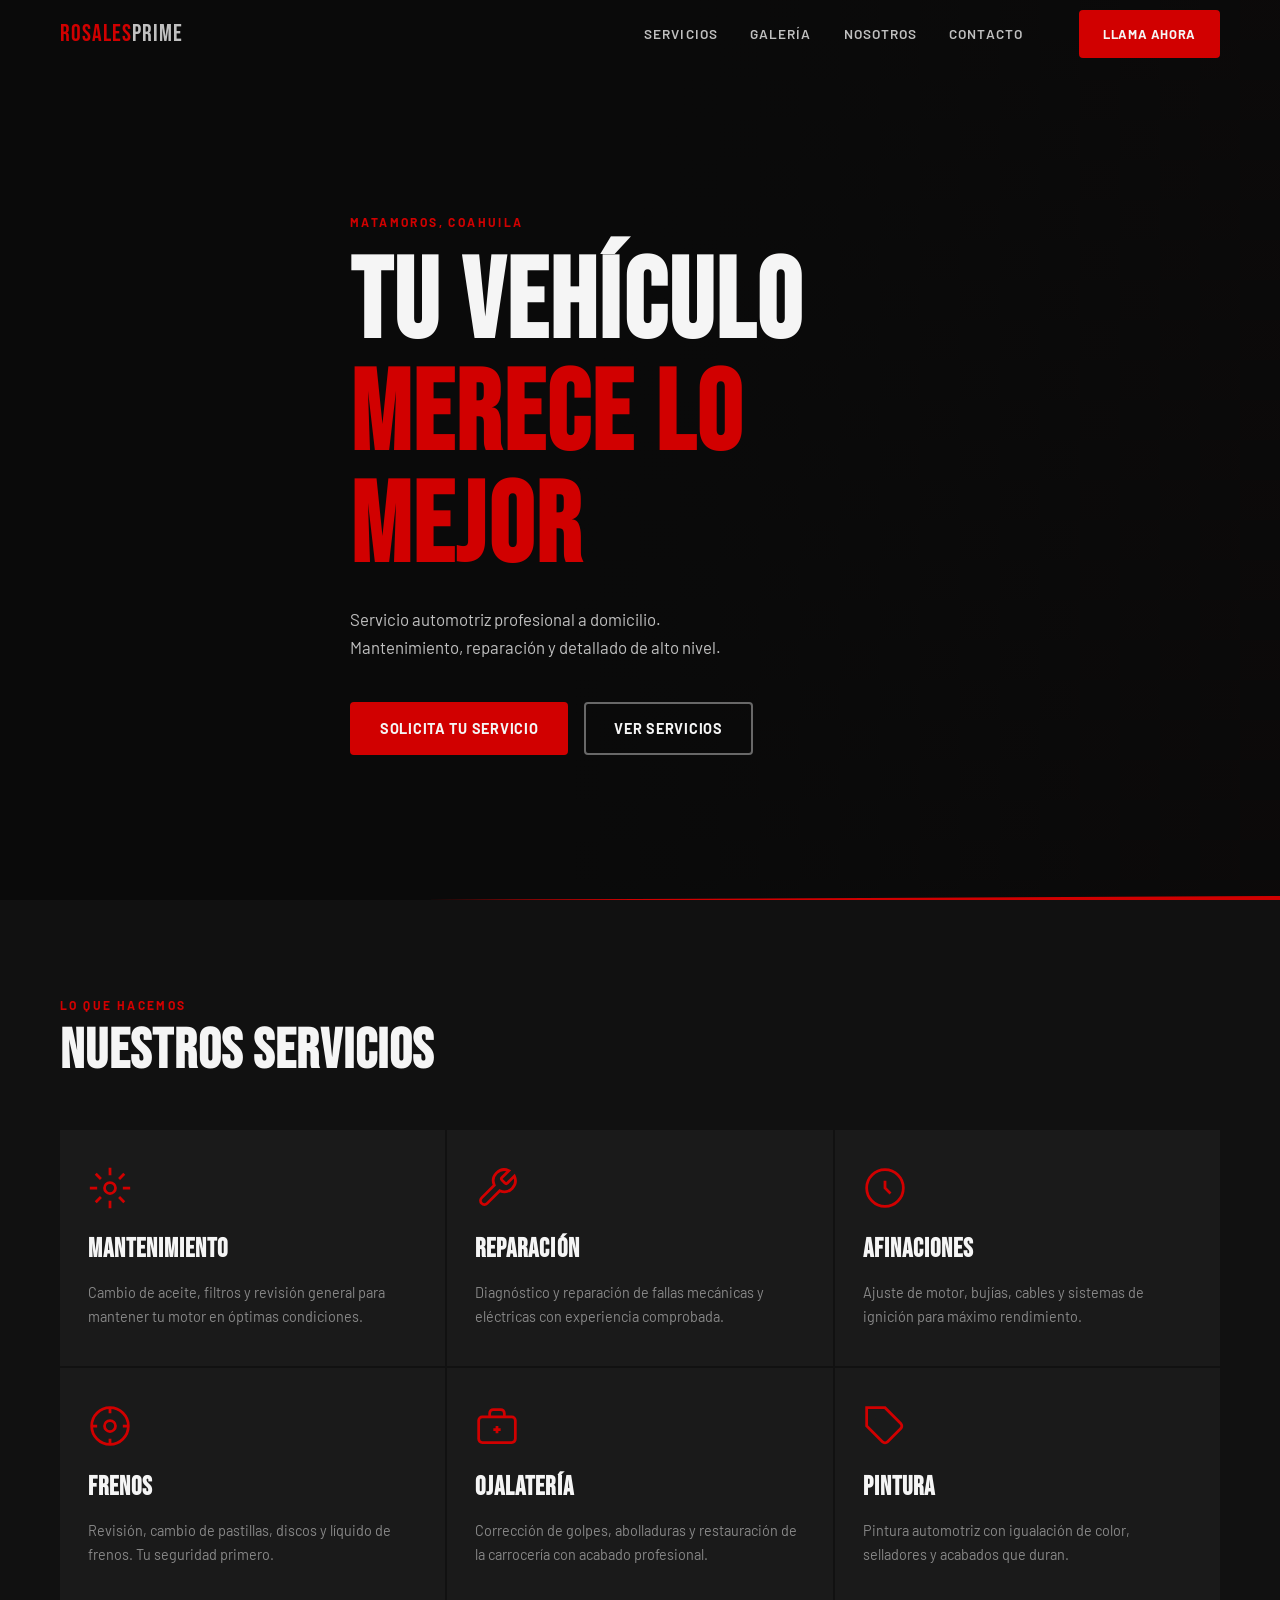
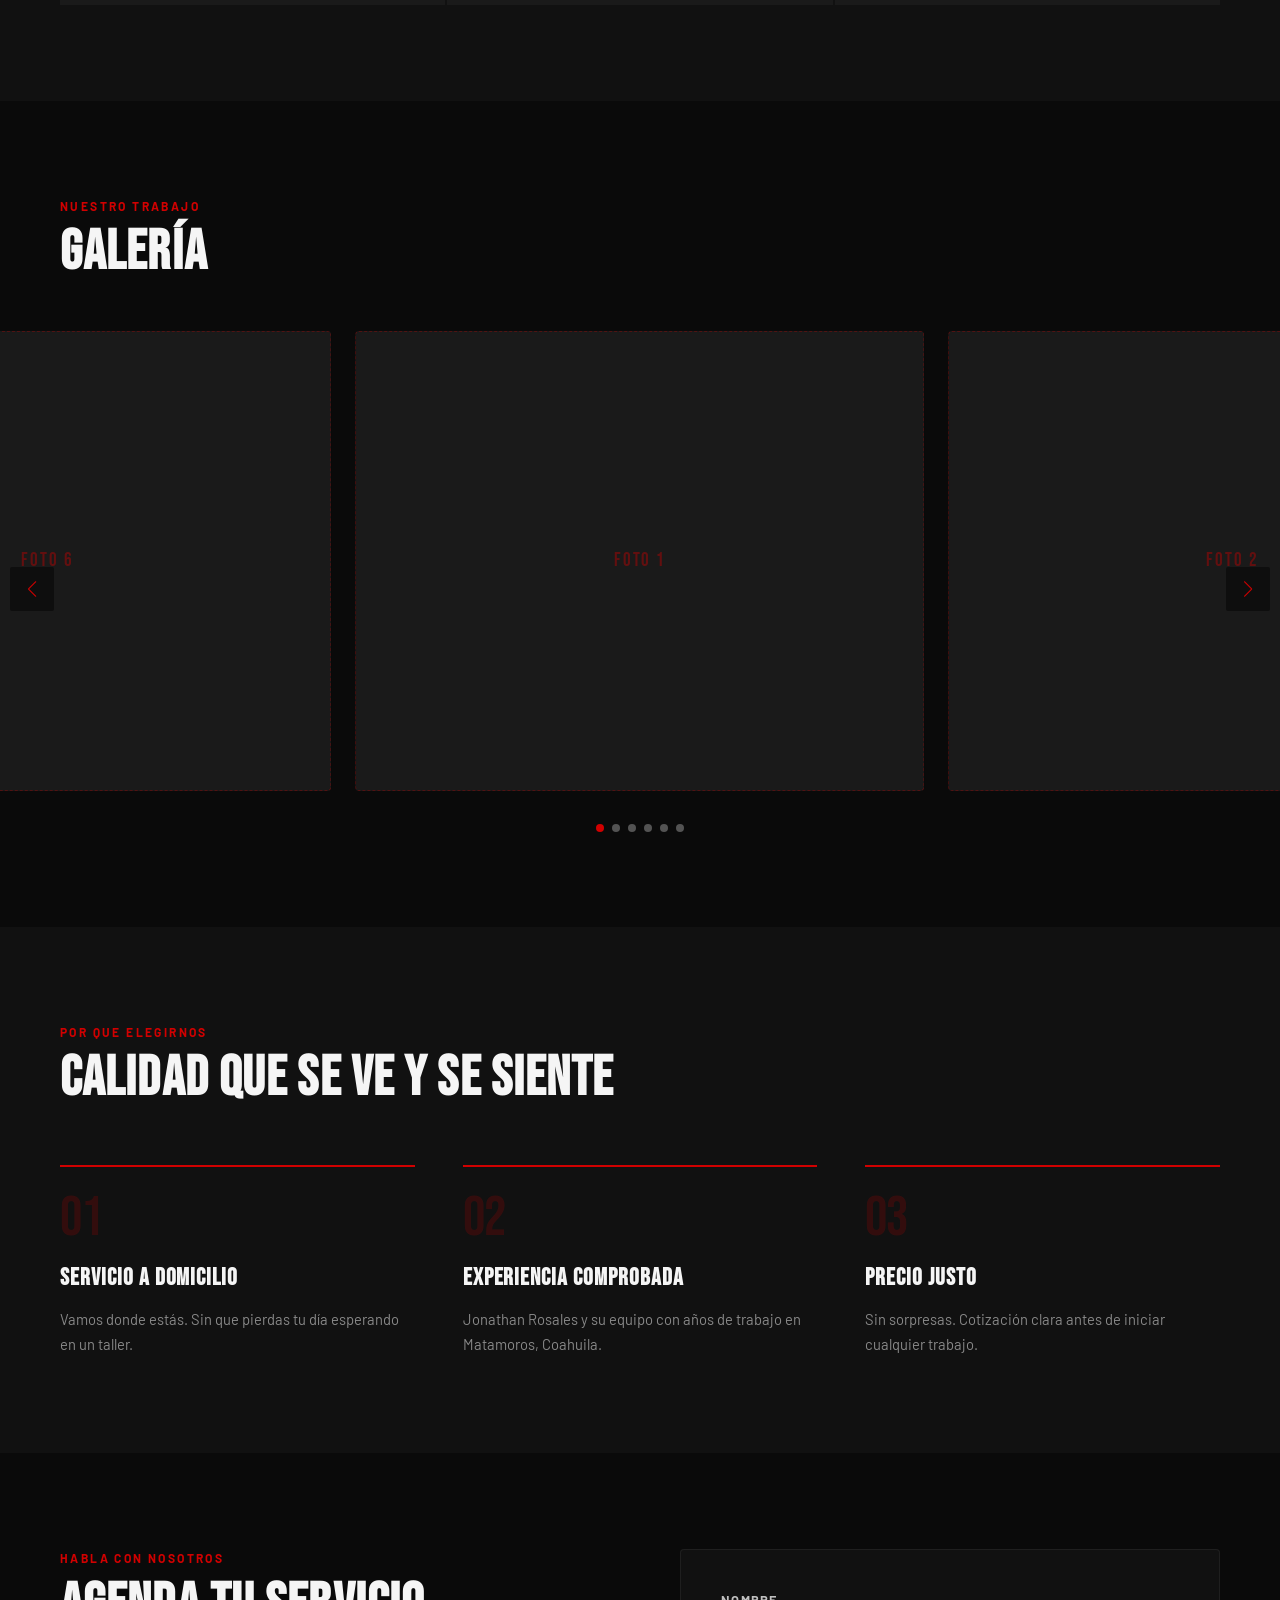
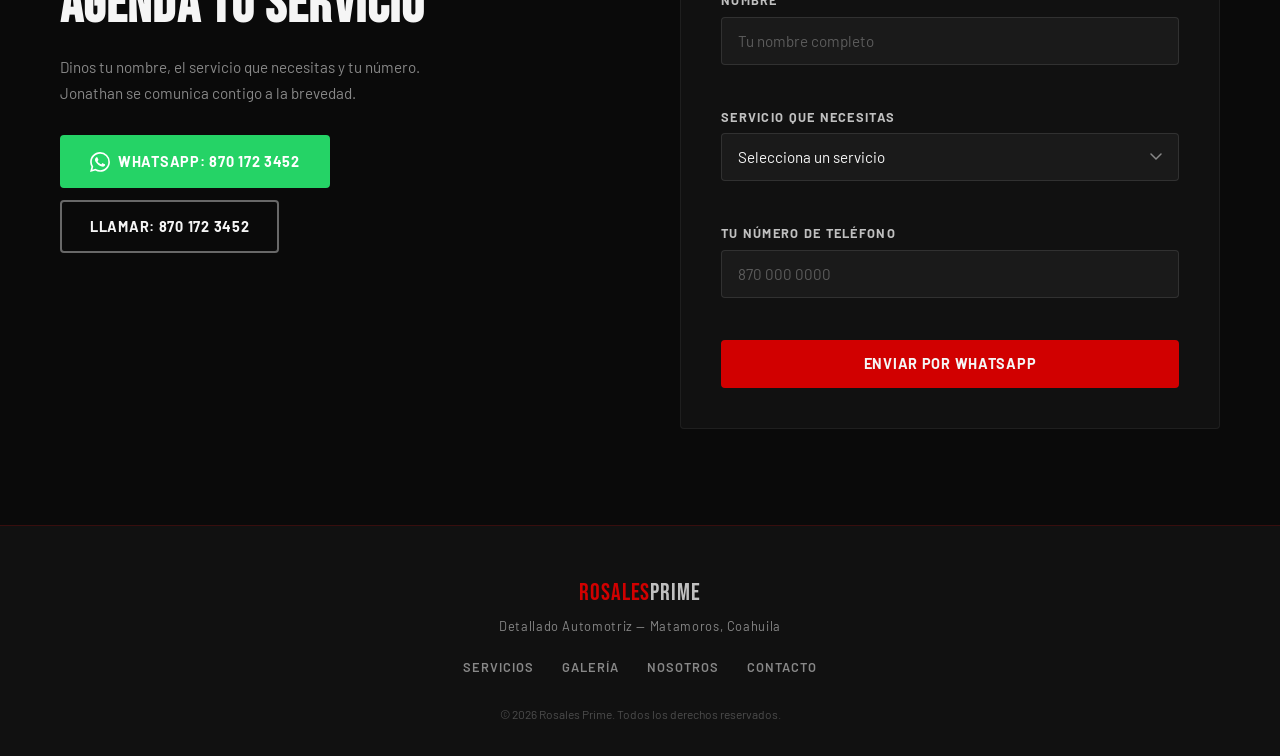
==== index.html @ 8fc4f45f "Add files via upload" ====
<!DOCTYPE html>
<html lang="es">
<head>
  <meta charset="UTF-8" />
  <meta name="viewport" content="width=device-width, initial-scale=1.0" />
  <meta name="description" content="Rosales Prime - Detallado y mantenimiento automotriz en Matamoros, Coahuila. Mantenimiento, reparación, afinaciones, frenos, ojalatería y pintura." />
  <title>Rosales Prime | Detallado Automotriz - Matamoros, Coahuila</title>

  <!-- Fuentes -->
  <link rel="preconnect" href="https://fonts.googleapis.com" />
  <link rel="preconnect" href="https://fonts.gstatic.com" crossorigin />
  <link href="https://fonts.googleapis.com/css2?family=Bebas+Neue&family=Barlow:wght@400;500;600;700&display=swap" rel="stylesheet" />

  <!-- Swiper.js -->
  <link rel="stylesheet" href="https://cdn.jsdelivr.net/npm/swiper@11/swiper-bundle.min.css" />

  <link rel="stylesheet" href="styles.css" />
</head>
<body>

  <!-- ===== NAVBAR ===== -->
  <header class="navbar" id="navbar">
    <div class="container navbar__inner">
      <a href="#inicio" class="navbar__logo" aria-label="Rosales Prime inicio">
        <span class="logo-rosales">ROSALES</span><span class="logo-prime">PRIME</span>
      </a>
      <nav class="navbar__nav" id="nav-menu" aria-label="Menú principal">
        <a href="#servicios">Servicios</a>
        <a href="#galeria">Galería</a>
        <a href="#nosotros">Nosotros</a>
        <a href="#contacto">Contacto</a>
      </nav>
      <a href="tel:8701723452" class="btn btn--primary navbar__cta">Llama Ahora</a>
      <button class="navbar__burger" id="burger" aria-label="Abrir menú" aria-expanded="false" aria-controls="nav-menu">
        <span></span><span></span><span></span>
      </button>
    </div>
  </header>

  <!-- ===== HERO ===== -->
  <section class="hero" id="inicio">
    <div class="hero__overlay"></div>
    <div class="container hero__content">
      <p class="hero__eyebrow">Matamoros, Coahuila</p>
      <h1 class="hero__title">Tu Vehículo<br><em>Merece lo Mejor</em></h1>
      <p class="hero__sub">Servicio automotriz profesional a domicilio.<br>Mantenimiento, reparación y detallado de alto nivel.</p>
      <div class="hero__actions">
        <a href="#contacto" class="btn btn--primary">Solicita tu Servicio</a>
        <a href="#servicios" class="btn btn--outline">Ver Servicios</a>
      </div>
    </div>
    <div class="hero__stripe"></div>
  </section>

  <!-- ===== SERVICIOS ===== -->
  <section class="section servicios" id="servicios">
    <div class="container">
      <div class="section__header">
        <p class="section__label">Lo que hacemos</p>
        <h2 class="section__title">Nuestros Servicios</h2>
      </div>
      <div class="servicios__grid">

        <article class="service-card reveal">
          <div class="service-card__icon">
            <svg viewBox="0 0 24 24" fill="none" stroke="currentColor" stroke-width="1.5" aria-hidden="true">
              <circle cx="12" cy="12" r="3"/><path d="M12 1v4M12 19v4M4.22 4.22l2.83 2.83M16.95 16.95l2.83 2.83M1 12h4M19 12h4M4.22 19.78l2.83-2.83M16.95 7.05l2.83-2.83"/>
            </svg>
          </div>
          <h3 class="service-card__name">Mantenimiento</h3>
          <p class="service-card__desc">Cambio de aceite, filtros y revisión general para mantener tu motor en óptimas condiciones.</p>
        </article>

        <article class="service-card reveal">
          <div class="service-card__icon">
            <svg viewBox="0 0 24 24" fill="none" stroke="currentColor" stroke-width="1.5" aria-hidden="true">
              <path d="M14.7 6.3a1 1 0 0 0 0 1.4l1.6 1.6a1 1 0 0 0 1.4 0l3.77-3.77a6 6 0 0 1-7.94 7.94l-6.91 6.91a2.12 2.12 0 0 1-3-3l6.91-6.91a6 6 0 0 1 7.94-7.94l-3.76 3.76z"/>
            </svg>
          </div>
          <h3 class="service-card__name">Reparación</h3>
          <p class="service-card__desc">Diagnóstico y reparación de fallas mecánicas y eléctricas con experiencia comprobada.</p>
        </article>

        <article class="service-card reveal">
          <div class="service-card__icon">
            <svg viewBox="0 0 24 24" fill="none" stroke="currentColor" stroke-width="1.5" aria-hidden="true">
              <circle cx="12" cy="12" r="10"/><path d="M12 8v4l3 3"/>
            </svg>
          </div>
          <h3 class="service-card__name">Afinaciones</h3>
          <p class="service-card__desc">Ajuste de motor, bujías, cables y sistemas de ignición para máximo rendimiento.</p>
        </article>

        <article class="service-card reveal">
          <div class="service-card__icon">
            <svg viewBox="0 0 24 24" fill="none" stroke="currentColor" stroke-width="1.5" aria-hidden="true">
              <circle cx="12" cy="12" r="10"/><circle cx="12" cy="12" r="3"/><path d="M12 2v3M12 19v3M2 12h3M19 12h3"/>
            </svg>
          </div>
          <h3 class="service-card__name">Frenos</h3>
          <p class="service-card__desc">Revisión, cambio de pastillas, discos y líquido de frenos. Tu seguridad primero.</p>
        </article>

        <article class="service-card reveal">
          <div class="service-card__icon">
            <svg viewBox="0 0 24 24" fill="none" stroke="currentColor" stroke-width="1.5" aria-hidden="true">
              <rect x="2" y="7" width="20" height="14" rx="2"/><path d="M16 7V5a2 2 0 0 0-2-2h-4a2 2 0 0 0-2 2v2M12 12v4M10 14h4"/>
            </svg>
          </div>
          <h3 class="service-card__name">Ojalatería</h3>
          <p class="service-card__desc">Corrección de golpes, abolladuras y restauración de la carrocería con acabado profesional.</p>
        </article>

        <article class="service-card reveal">
          <div class="service-card__icon">
            <svg viewBox="0 0 24 24" fill="none" stroke="currentColor" stroke-width="1.5" aria-hidden="true">
              <path d="M20.59 13.41l-7.17 7.17a2 2 0 0 1-2.83 0L2 12V2h10l8.59 8.59a2 2 0 0 1 0 2.82z"/><line x1="7" y1="7" x2="7.01" y2="7"/>
            </svg>
          </div>
          <h3 class="service-card__name">Pintura</h3>
          <p class="service-card__desc">Pintura automotriz con igualación de color, selladores y acabados que duran.</p>
        </article>

      </div>
    </div>
  </section>

  <!-- ===== GALERÍA / CARRUSEL ===== -->
  <section class="section galeria" id="galeria">
    <div class="container">
      <div class="section__header">
        <p class="section__label">Nuestro trabajo</p>
        <h2 class="section__title">Galería</h2>
      </div>
    </div>
    <div class="swiper galeria__swiper">
      <div class="swiper-wrapper">
        <!--
          INSTRUCCIONES PARA AGREGAR FOTOS:
          Reemplaza cada <div class="swiper-slide galeria__placeholder"> por:
          <div class="swiper-slide">
            <img src="fotos/nombre-foto.jpg" alt="Descripcion del trabajo" loading="lazy" />
          </div>
          Crea una carpeta /fotos/ junto a index.html y coloca ahi tus imagenes.
        -->
        <div class="swiper-slide galeria__placeholder"><span>Foto 1</span></div>
        <div class="swiper-slide galeria__placeholder"><span>Foto 2</span></div>
        <div class="swiper-slide galeria__placeholder"><span>Foto 3</span></div>
        <div class="swiper-slide galeria__placeholder"><span>Foto 4</span></div>
        <div class="swiper-slide galeria__placeholder"><span>Foto 5</span></div>
        <div class="swiper-slide galeria__placeholder"><span>Foto 6</span></div>
      </div>
      <div class="swiper-pagination"></div>
      <div class="swiper-button-prev"></div>
      <div class="swiper-button-next"></div>
    </div>
  </section>

  <!-- ===== POR QUE ELEGIRNOS ===== -->
  <section class="section nosotros" id="nosotros">
    <div class="container">
      <div class="section__header">
        <p class="section__label">Por que elegirnos</p>
        <h2 class="section__title">Calidad que se Ve y se Siente</h2>
      </div>
      <div class="nosotros__grid">
        <div class="nosotros__item reveal">
          <div class="nosotros__num">01</div>
          <h3>Servicio a Domicilio</h3>
          <p>Vamos donde estás. Sin que pierdas tu día esperando en un taller.</p>
        </div>
        <div class="nosotros__item reveal">
          <div class="nosotros__num">02</div>
          <h3>Experiencia Comprobada</h3>
          <p>Jonathan Rosales y su equipo con años de trabajo en Matamoros, Coahuila.</p>
        </div>
        <div class="nosotros__item reveal">
          <div class="nosotros__num">03</div>
          <h3>Precio Justo</h3>
          <p>Sin sorpresas. Cotización clara antes de iniciar cualquier trabajo.</p>
        </div>
      </div>
    </div>
  </section>

  <!-- ===== CONTACTO ===== -->
  <section class="section contacto" id="contacto">
    <div class="container contacto__inner">
      <div class="contacto__info">
        <p class="section__label">Habla con nosotros</p>
        <h2 class="section__title">Agenda tu Servicio</h2>
        <p class="contacto__desc">Dinos tu nombre, el servicio que necesitas y tu número. Jonathan se comunica contigo a la brevedad.</p>
        <a href="https://wa.me/528701723452" target="_blank" rel="noopener noreferrer" class="btn btn--whatsapp">
          <svg viewBox="0 0 24 24" fill="currentColor" aria-hidden="true" width="20" height="20">
            <path d="M17.472 14.382c-.297-.149-1.758-.867-2.03-.967-.273-.099-.471-.148-.67.15-.197.297-.767.966-.94 1.164-.173.199-.347.223-.644.075-.297-.15-1.255-.463-2.39-1.475-.883-.788-1.48-1.761-1.653-2.059-.173-.297-.018-.458.13-.606.134-.133.298-.347.446-.52.149-.174.198-.298.298-.497.099-.198.05-.371-.025-.52-.075-.149-.669-1.612-.916-2.207-.242-.579-.487-.5-.669-.51-.173-.008-.371-.01-.57-.01-.198 0-.52.074-.792.372-.272.297-1.04 1.016-1.04 2.479 0 1.462 1.065 2.875 1.213 3.074.149.198 2.096 3.2 5.077 4.487.709.306 1.262.489 1.694.625.712.227 1.36.195 1.871.118.571-.085 1.758-.719 2.006-1.413.248-.694.248-1.289.173-1.413-.074-.124-.272-.198-.57-.347m-5.421 7.403h-.004a9.87 9.87 0 0 1-5.031-1.378l-.361-.214-3.741.982.998-3.648-.235-.374a9.86 9.86 0 0 1-1.51-5.26c.001-5.45 4.436-9.884 9.888-9.884 2.64 0 5.122 1.03 6.988 2.898a9.825 9.825 0 0 1 2.893 6.994c-.003 5.45-4.437 9.884-9.885 9.884m8.413-18.297A11.815 11.815 0 0 0 12.05 0C5.495 0 .16 5.335.157 11.892c0 2.096.547 4.142 1.588 5.945L.057 24l6.305-1.654a11.882 11.882 0 0 0 5.683 1.448h.005c6.554 0 11.89-5.335 11.893-11.893a11.821 11.821 0 0 0-3.48-8.413z"/>
          </svg>
          WhatsApp: 870 172 3452
        </a>
        <a href="tel:8701723452" class="btn btn--outline contacto__tel">Llamar: 870 172 3452</a>
      </div>

      <div class="contacto__form-wrap">
        <form class="contacto__form" id="contact-form" novalidate>
          <div class="form-group">
            <label for="nombre">Nombre</label>
            <input type="text" id="nombre" name="nombre" placeholder="Tu nombre completo" required autocomplete="name" />
            <span class="form-error" id="error-nombre"></span>
          </div>
          <div class="form-group">
            <label for="servicio">Servicio que necesitas</label>
            <select id="servicio" name="servicio" required>
              <option value="" disabled selected>Selecciona un servicio</option>
              <option value="Mantenimiento">Mantenimiento</option>
              <option value="Reparación">Reparación</option>
              <option value="Afinaciones">Afinaciones</option>
              <option value="Frenos">Frenos</option>
              <option value="Ojalatería">Ojalatería</option>
              <option value="Pintura">Pintura</option>
            </select>
            <span class="form-error" id="error-servicio"></span>
          </div>
          <div class="form-group">
            <label for="telefono">Tu número de teléfono</label>
            <input type="tel" id="telefono" name="telefono" placeholder="870 000 0000" required autocomplete="tel" />
            <span class="form-error" id="error-telefono"></span>
          </div>
          <button type="submit" class="btn btn--primary btn--full" id="submit-btn">Enviar por WhatsApp</button>
        </form>
      </div>
    </div>
  </section>

  <!-- ===== FOOTER ===== -->
  <footer class="footer">
    <div class="container footer__inner">
      <div class="footer__brand">
        <span class="logo-rosales">ROSALES</span><span class="logo-prime">PRIME</span>
        <p>Detallado Automotriz — Matamoros, Coahuila</p>
      </div>
      <div class="footer__links">
        <a href="#servicios">Servicios</a>
        <a href="#galeria">Galería</a>
        <a href="#nosotros">Nosotros</a>
        <a href="#contacto">Contacto</a>
      </div>
      <p class="footer__copy">&copy; 2026 Rosales Prime. Todos los derechos reservados.</p>
    </div>
  </footer>

  <!-- Swiper JS -->
  <script src="https://cdn.jsdelivr.net/npm/swiper@11/swiper-bundle.min.js"></script>
  <script src="main.js"></script>
</body>
</html>
---- styles.css ----
/* ===========================
   ROSALES PRIME — styles.css
   =========================== */

/* ---- TOKENS ---- */
:root {
  --red:      #D10000;
  --red-dark: #A00000;
  --black:    #0A0A0A;
  --dark:     #111111;
  --dark2:    #1A1A1A;
  --gray:     #888888;
  --silver:   #C0C0C0;
  --white:    #F5F5F5;
  --green-wa: #25D366;

  --font-display: 'Bebas Neue', sans-serif;
  --font-body:    'Barlow', sans-serif;

  --nav-h: 68px;
  --max-w: 1200px;
  --radius: 4px;
  --transition: 200ms ease;
}

/* ---- RESET ---- */
*, *::before, *::after { box-sizing: border-box; margin: 0; padding: 0; }
html { scroll-behavior: smooth; font-size: 16px; }
body {
  background: var(--black);
  color: var(--white);
  font-family: var(--font-body);
  line-height: 1.6;
  -webkit-font-smoothing: antialiased;
}
img { display: block; max-width: 100%; }
a { text-decoration: none; color: inherit; }
button { cursor: pointer; font-family: inherit; border: none; background: none; }

/* ---- LAYOUT ---- */
.container {
  width: 100%;
  max-width: var(--max-w);
  margin-inline: auto;
  padding-inline: 20px;
}
.section { padding: 96px 0; }
@media (max-width: 768px) { .section { padding: 64px 0; } }

/* ---- TYPOGRAPHY ---- */
.section__label {
  font-family: var(--font-body);
  font-size: 0.75rem;
  font-weight: 700;
  letter-spacing: 0.2em;
  text-transform: uppercase;
  color: var(--red);
  margin-bottom: 8px;
}
.section__title {
  font-family: var(--font-display);
  font-size: clamp(2.2rem, 5vw, 3.5rem);
  letter-spacing: 0.02em;
  line-height: 1.05;
  color: var(--white);
  margin-bottom: 48px;
}
.section__header { margin-bottom: 0; }

/* ---- LOGO ---- */
.logo-rosales {
  font-family: var(--font-display);
  font-size: 1.5rem;
  letter-spacing: 0.04em;
  color: var(--red);
}
.logo-prime {
  font-family: var(--font-display);
  font-size: 1.5rem;
  letter-spacing: 0.04em;
  color: var(--silver);
}

/* ---- BUTTONS ---- */
.btn {
  display: inline-flex;
  align-items: center;
  gap: 8px;
  padding: 13px 28px;
  font-family: var(--font-body);
  font-size: 0.9rem;
  font-weight: 700;
  letter-spacing: 0.05em;
  text-transform: uppercase;
  border-radius: var(--radius);
  transition: background var(--transition), color var(--transition), border-color var(--transition), transform var(--transition);
  cursor: pointer;
  min-height: 48px;
}
.btn:focus-visible { outline: 2px solid var(--red); outline-offset: 3px; }
.btn--primary {
  background: var(--red);
  color: var(--white);
  border: 2px solid var(--red);
}
.btn--primary:hover { background: var(--red-dark); border-color: var(--red-dark); transform: translateY(-1px); }
.btn--outline {
  background: transparent;
  color: var(--white);
  border: 2px solid rgba(245,245,245,0.4);
}
.btn--outline:hover { border-color: var(--white); }
.btn--whatsapp {
  background: var(--green-wa);
  color: #fff;
  border: 2px solid var(--green-wa);
  display: inline-flex;
  margin-bottom: 12px;
}
.btn--whatsapp:hover { background: #1EB85A; border-color: #1EB85A; }
.btn--full { width: 100%; justify-content: center; }

/* ===========================
   NAVBAR
   =========================== */
.navbar {
  position: fixed;
  top: 0; left: 0; right: 0;
  height: var(--nav-h);
  z-index: 100;
  transition: background var(--transition), box-shadow var(--transition);
}
.navbar.scrolled {
  background: rgba(10,10,10,0.97);
  box-shadow: 0 1px 0 rgba(209,0,0,0.3);
}
.navbar__inner {
  display: flex;
  align-items: center;
  height: 100%;
  gap: 40px;
}
.navbar__logo { flex-shrink: 0; }
.navbar__nav {
  display: flex;
  gap: 32px;
  margin-left: auto;
}
.navbar__nav a {
  font-size: 0.85rem;
  font-weight: 600;
  letter-spacing: 0.08em;
  text-transform: uppercase;
  color: var(--silver);
  transition: color var(--transition);
}
.navbar__nav a:hover { color: var(--white); }
.navbar__cta { margin-left: 16px; padding: 10px 22px; font-size: 0.8rem; }

.navbar__burger {
  display: none;
  flex-direction: column;
  gap: 5px;
  padding: 8px;
  margin-left: auto;
}
.navbar__burger span {
  display: block;
  width: 24px; height: 2px;
  background: var(--white);
  transition: transform var(--transition), opacity var(--transition);
}
.navbar__burger.active span:nth-child(1) { transform: translateY(7px) rotate(45deg); }
.navbar__burger.active span:nth-child(2) { opacity: 0; }
.navbar__burger.active span:nth-child(3) { transform: translateY(-7px) rotate(-45deg); }

@media (max-width: 768px) {
  .navbar__nav {
    position: fixed;
    top: var(--nav-h); left: 0; right: 0;
    background: var(--dark);
    flex-direction: column;
    align-items: center;
    gap: 0;
    padding: 0;
    max-height: 0;
    overflow: hidden;
    transition: max-height 300ms ease;
    margin-left: 0;
  }
  .navbar__nav.open { max-height: 300px; padding: 16px 0; }
  .navbar__nav a { padding: 14px 0; font-size: 1rem; }
  .navbar__cta { display: none; }
  .navbar__burger { display: flex; }
}

/* ===========================
   HERO
   =========================== */
.hero {
  position: relative;
  min-height: 100vh;
  display: flex;
  align-items: center;
  padding-top: var(--nav-h);
  overflow: hidden;
  background: var(--black);
}

/* Patron damero racing sutil al fondo */
.hero::before {
  content: '';
  position: absolute;
  inset: 0;
  background-image:
    repeating-conic-gradient(rgba(209,0,0,0.04) 0% 25%, transparent 0% 50%);
  background-size: 80px 80px;
  background-position: right top;
  background-repeat: repeat;
  mask-image: linear-gradient(to left, rgba(0,0,0,0.6) 0%, transparent 60%);
  -webkit-mask-image: linear-gradient(to left, rgba(0,0,0,0.6) 0%, transparent 60%);
}

.hero__overlay {
  position: absolute;
  inset: 0;
  background: linear-gradient(105deg, rgba(10,10,10,1) 45%, rgba(10,10,10,0.5) 100%);
  pointer-events: none;
}
.hero__content {
  position: relative;
  z-index: 2;
  max-width: 620px;
  padding-block: 80px;
}
.hero__eyebrow {
  font-size: 0.75rem;
  font-weight: 700;
  letter-spacing: 0.2em;
  text-transform: uppercase;
  color: var(--red);
  margin-bottom: 16px;
}
.hero__title {
  font-family: var(--font-display);
  font-size: clamp(3.5rem, 10vw, 7rem);
  line-height: 1;
  letter-spacing: 0.02em;
  color: var(--white);
  margin-bottom: 20px;
}
.hero__title em {
  font-style: normal;
  color: var(--red);
}
.hero__sub {
  font-size: 1.05rem;
  color: var(--silver);
  line-height: 1.7;
  margin-bottom: 40px;
  max-width: 480px;
}
.hero__actions { display: flex; gap: 16px; flex-wrap: wrap; }

/* Raya roja diagonal inferior */
.hero__stripe {
  position: absolute;
  bottom: -2px; left: 0; right: 0;
  height: 6px;
  background: var(--red);
  clip-path: polygon(0 100%, 100% 0%, 100% 100%);
}

/* ===========================
   SERVICIOS
   =========================== */
.servicios { background: var(--dark); }
.servicios .section__header { margin-bottom: 48px; }

.servicios__grid {
  display: grid;
  grid-template-columns: repeat(3, 1fr);
  gap: 2px;
}
@media (max-width: 1024px) { .servicios__grid { grid-template-columns: repeat(2, 1fr); } }
@media (max-width: 600px)  { .servicios__grid { grid-template-columns: 1fr; } }

.service-card {
  background: var(--dark2);
  padding: 36px 28px;
  border-bottom: 2px solid transparent;
  transition: border-color var(--transition), background var(--transition);
  position: relative;
  overflow: hidden;
}
.service-card::before {
  content: '';
  position: absolute;
  top: 0; left: 0;
  width: 3px; height: 0;
  background: var(--red);
  transition: height 300ms ease;
}
.service-card:hover { background: #1d1d1d; }
.service-card:hover::before { height: 100%; }

.service-card__icon {
  width: 44px; height: 44px;
  color: var(--red);
  margin-bottom: 20px;
}
.service-card__icon svg { width: 100%; height: 100%; }

.service-card__name {
  font-family: var(--font-display);
  font-size: 1.6rem;
  letter-spacing: 0.04em;
  color: var(--white);
  margin-bottom: 10px;
}
.service-card__desc {
  font-size: 0.9rem;
  color: var(--gray);
  line-height: 1.65;
}

/* ===========================
   GALERIA
   =========================== */
.galeria { background: var(--black); padding-bottom: 80px; }
.galeria .section__header { margin-bottom: 40px; }
.galeria .container { margin-bottom: 0; }

.galeria__swiper {
  width: 100%;
  padding-bottom: 56px !important;
}
.galeria__swiper .swiper-slide {
  height: 460px;
  overflow: hidden;
  border-radius: var(--radius);
}
.galeria__swiper .swiper-slide img {
  width: 100%;
  height: 100%;
  object-fit: cover;
  display: block;
}
.galeria__placeholder {
  background: var(--dark2);
  display: flex;
  align-items: center;
  justify-content: center;
  border: 1px dashed rgba(209,0,0,0.3);
}
.galeria__placeholder span {
  font-family: var(--font-display);
  font-size: 1.2rem;
  letter-spacing: 0.1em;
  color: rgba(209,0,0,0.4);
}

/* Swiper overrides */
.swiper-button-prev,
.swiper-button-next {
  color: var(--red) !important;
  background: rgba(10,10,10,0.7);
  width: 44px !important; height: 44px !important;
  border-radius: 2px;
}
.swiper-button-prev::after,
.swiper-button-next::after { font-size: 1rem !important; }
.swiper-pagination-bullet { background: var(--silver) !important; opacity: 0.4; }
.swiper-pagination-bullet-active { background: var(--red) !important; opacity: 1; }

@media (max-width: 768px) {
  .galeria__swiper .swiper-slide { height: 260px; }
}

/* ===========================
   NOSOTROS
   =========================== */
.nosotros { background: var(--dark); }
.nosotros .section__header { margin-bottom: 56px; }

.nosotros__grid {
  display: grid;
  grid-template-columns: repeat(3, 1fr);
  gap: 40px 48px;
}
@media (max-width: 768px) {
  .nosotros__grid { grid-template-columns: 1fr; gap: 40px; }
}

.nosotros__item { border-top: 2px solid var(--red); padding-top: 24px; }
.nosotros__num {
  font-family: var(--font-display);
  font-size: 3.5rem;
  color: rgba(209,0,0,0.18);
  line-height: 1;
  margin-bottom: 12px;
  letter-spacing: -0.02em;
}
.nosotros__item h3 {
  font-family: var(--font-display);
  font-size: 1.5rem;
  letter-spacing: 0.04em;
  color: var(--white);
  margin-bottom: 10px;
}
.nosotros__item p { font-size: 0.92rem; color: var(--gray); line-height: 1.7; }

/* ===========================
   CONTACTO
   =========================== */
.contacto { background: var(--black); }
.contacto .section__title { margin-bottom: 20px; }

.contacto__inner {
  display: grid;
  grid-template-columns: 1fr 1fr;
  gap: 80px;
  align-items: start;
}
@media (max-width: 900px) {
  .contacto__inner { grid-template-columns: 1fr; gap: 48px; }
}

.contacto__desc {
  color: var(--gray);
  font-size: 0.95rem;
  line-height: 1.7;
  margin-bottom: 28px;
  max-width: 380px;
}
.contacto__tel { display: block; width: fit-content; margin-top: 0; }

/* Form */
.contacto__form-wrap {
  background: var(--dark);
  padding: 40px;
  border-radius: var(--radius);
  border: 1px solid rgba(255,255,255,0.06);
}
@media (max-width: 600px) {
  .contacto__form-wrap { padding: 24px 20px; }
}

.form-group { display: flex; flex-direction: column; gap: 6px; margin-bottom: 20px; }
.form-group label {
  font-size: 0.8rem;
  font-weight: 700;
  letter-spacing: 0.1em;
  text-transform: uppercase;
  color: var(--silver);
}
.form-group input,
.form-group select {
  background: var(--dark2);
  border: 1px solid rgba(255,255,255,0.1);
  color: var(--white);
  font-family: var(--font-body);
  font-size: 0.95rem;
  padding: 13px 16px;
  border-radius: var(--radius);
  outline: none;
  transition: border-color var(--transition);
  min-height: 48px;
  appearance: none;
  -webkit-appearance: none;
}
.form-group select {
  background-image: url("data:image/svg+xml,%3Csvg xmlns='http://www.w3.org/2000/svg' width='12' height='8' viewBox='0 0 12 8'%3E%3Cpath d='M1 1l5 5 5-5' stroke='%23888' stroke-width='1.5' fill='none' stroke-linecap='round'/%3E%3C/svg%3E");
  background-repeat: no-repeat;
  background-position: right 16px center;
  padding-right: 40px;
}
.form-group input::placeholder { color: rgba(136,136,136,0.6); }
.form-group input:focus,
.form-group select:focus { border-color: var(--red); }
.form-group input.invalid,
.form-group select.invalid { border-color: #ff4444; }

.form-error {
  font-size: 0.78rem;
  color: #ff4444;
  min-height: 16px;
  display: block;
}

/* ===========================
   FOOTER
   =========================== */
.footer {
  background: var(--dark);
  border-top: 1px solid rgba(209,0,0,0.2);
  padding: 48px 0 32px;
}
.footer__inner {
  display: flex;
  flex-direction: column;
  align-items: center;
  gap: 20px;
  text-align: center;
}
.footer__brand p {
  font-size: 0.8rem;
  color: var(--gray);
  margin-top: 4px;
  letter-spacing: 0.05em;
}
.footer__links {
  display: flex;
  gap: 28px;
  flex-wrap: wrap;
  justify-content: center;
}
.footer__links a {
  font-size: 0.8rem;
  font-weight: 600;
  letter-spacing: 0.08em;
  text-transform: uppercase;
  color: var(--gray);
  transition: color var(--transition);
}
.footer__links a:hover { color: var(--red); }
.footer__copy { font-size: 0.75rem; color: rgba(136,136,136,0.5); margin-top: 8px; }

/* ===========================
   REVEAL ANIMATION
   =========================== */
.reveal {
  opacity: 0;
  transform: translateY(24px);
  transition: opacity 400ms ease, transform 400ms ease;
}
.reveal.visible {
  opacity: 1;
  transform: translateY(0);
}
@media (prefers-reduced-motion: reduce) {
  .reveal { opacity: 1; transform: none; transition: none; }
}
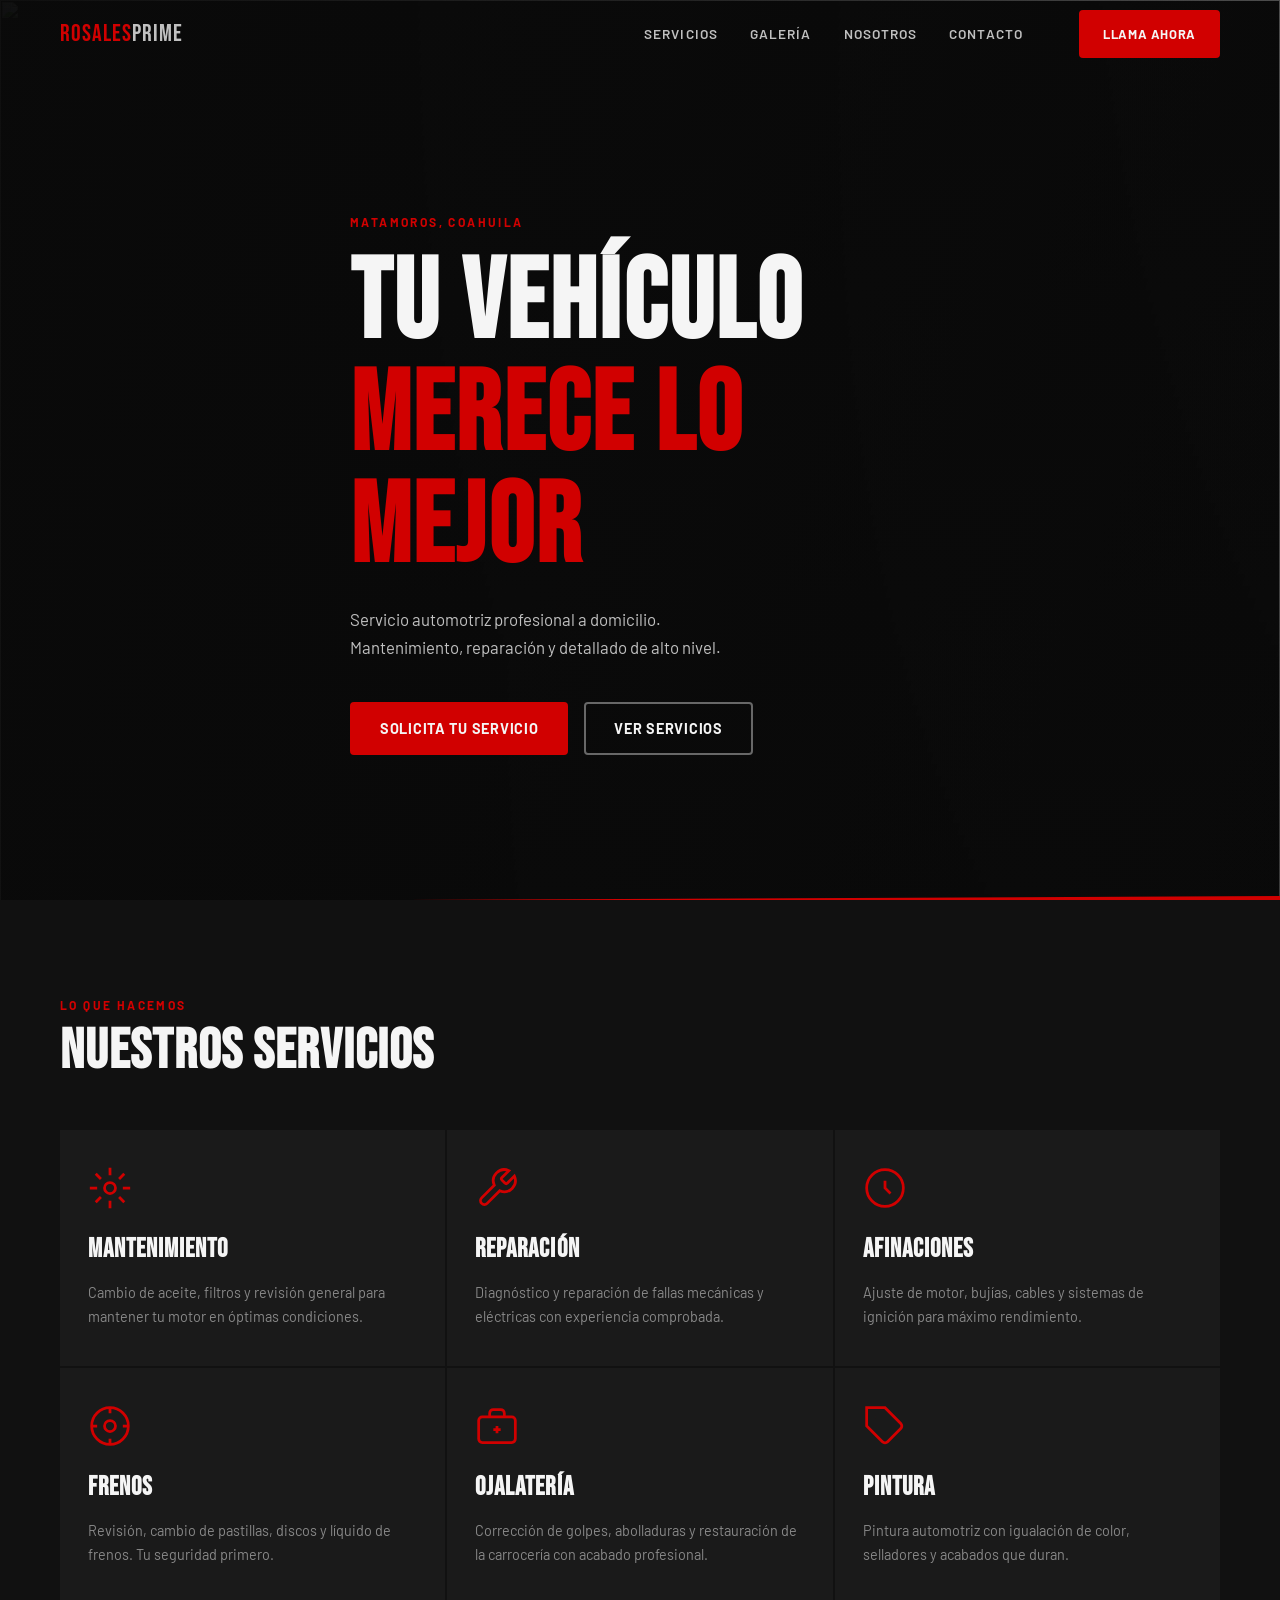
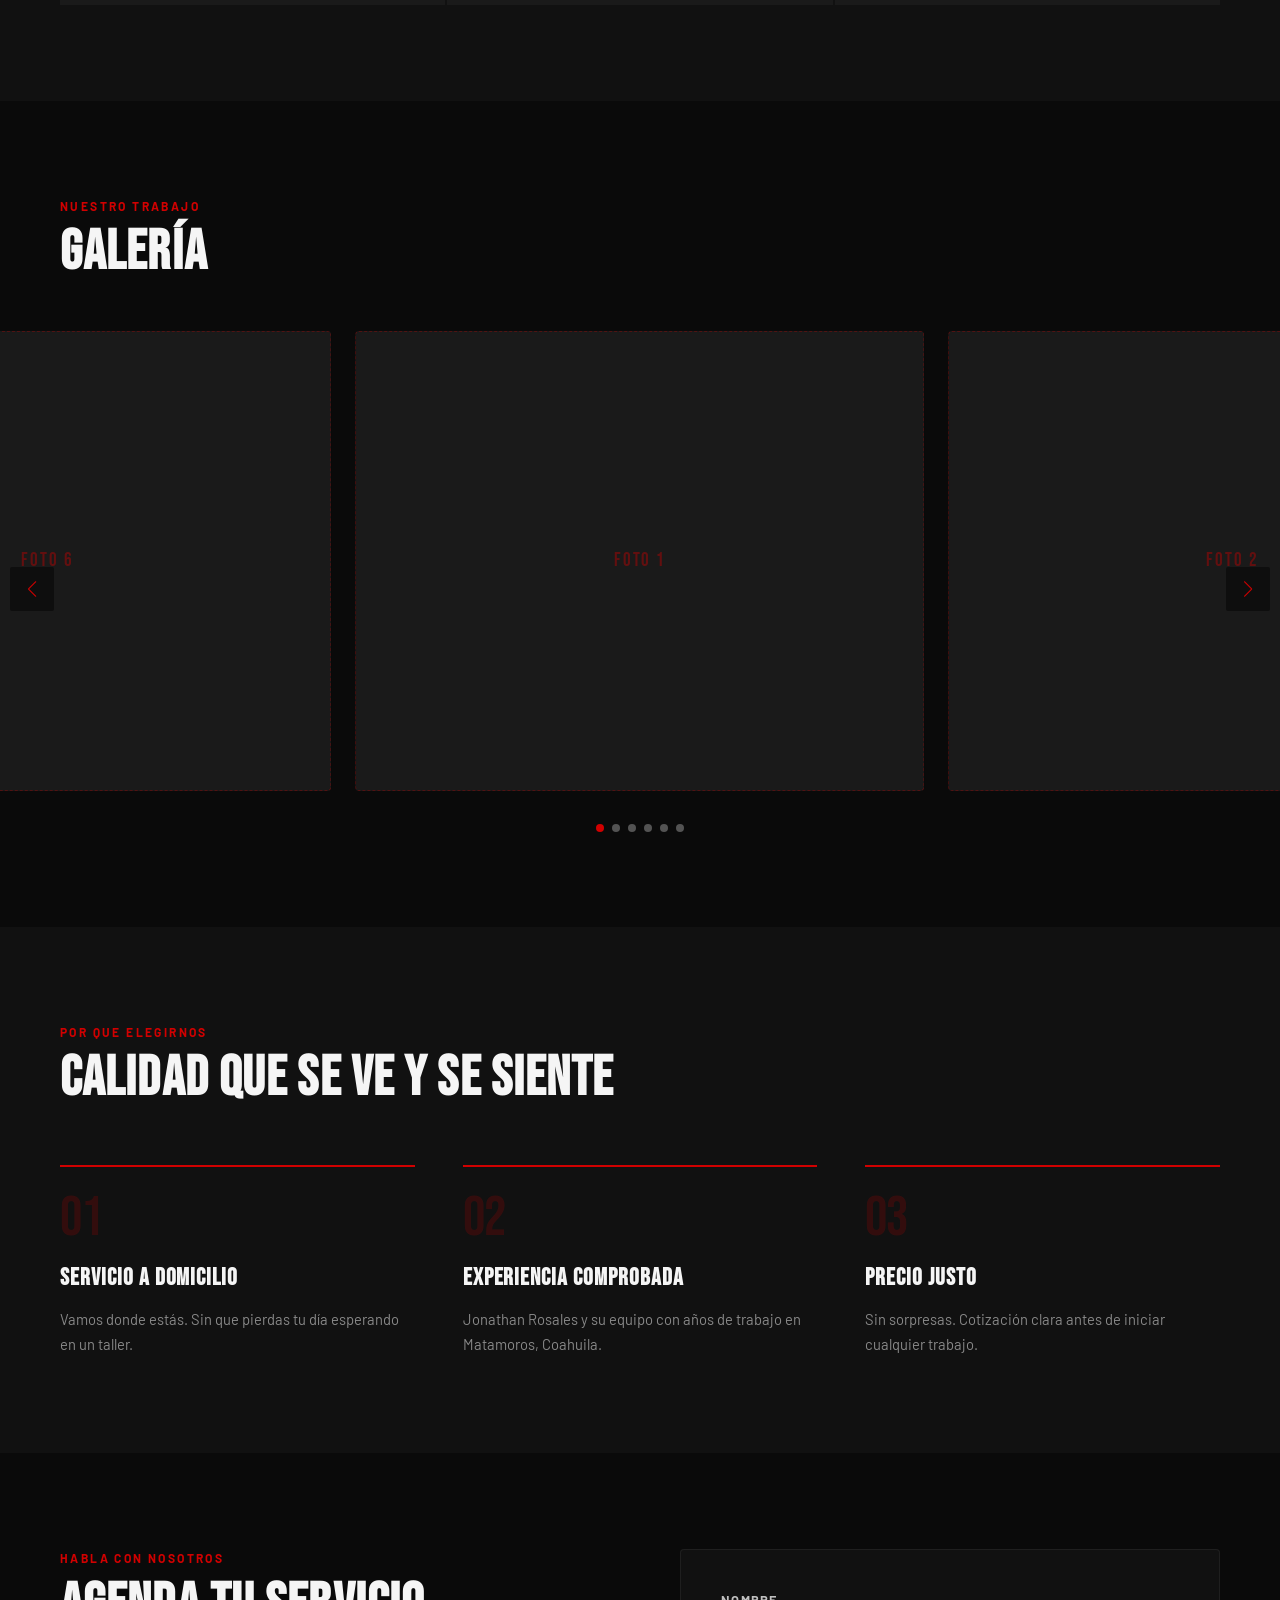
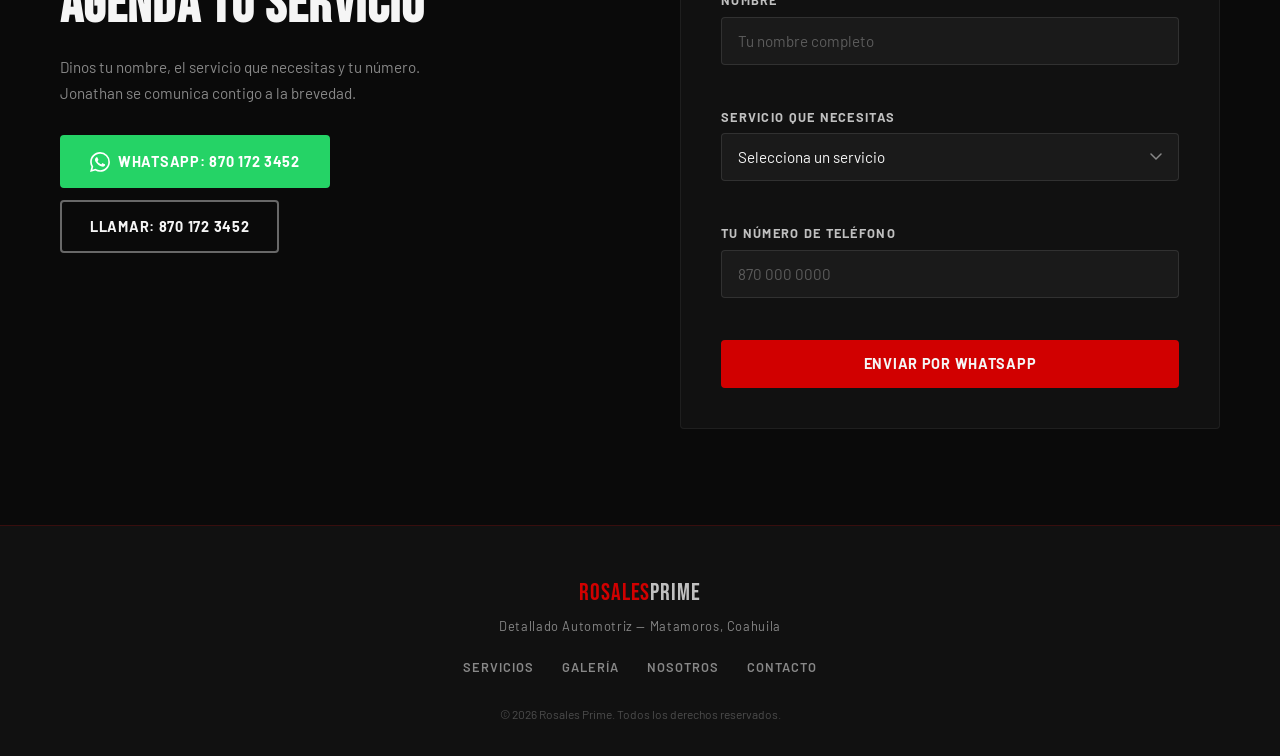
==== commit fbffe598: "Add background image to hero section Added a background image to the hero section." ====
--- a/index.html
+++ b/index.html
@@ -39,6 +39,9 @@
 
   <!-- ===== HERO ===== -->
   <section class="hero" id="inicio">
+    <div class="hero__bg" id="hero-bg">
+      <img src="logo.jpg" alt="" aria-hidden="true" class="hero__bg-img" id="hero-parallax" />
+    </div>
     <div class="hero__overlay"></div>
     <div class="container hero__content">
       <p class="hero__eyebrow">Matamoros, Coahuila</p>
--- a/styles.css
+++ b/styles.css
@@ -207,26 +207,40 @@
   background: var(--black);
 }
 
-/* Patron damero racing sutil al fondo */
-.hero::before {
-  content: '';
+/* Imagen de fondo con parallax */
+.hero__bg {
   position: absolute;
   inset: 0;
-  background-image:
-    repeating-conic-gradient(rgba(209,0,0,0.04) 0% 25%, transparent 0% 50%);
-  background-size: 80px 80px;
-  background-position: right top;
-  background-repeat: repeat;
-  mask-image: linear-gradient(to left, rgba(0,0,0,0.6) 0%, transparent 60%);
-  -webkit-mask-image: linear-gradient(to left, rgba(0,0,0,0.6) 0%, transparent 60%);
+  z-index: 0;
+  will-change: transform;
+}
+.hero__bg-img {
+  width: 100%;
+  height: 115%;          /* margen extra para el desplazamiento parallax */
+  object-fit: cover;
+  object-position: center center;
+  display: block;
+  transform-origin: center top;
+  /* Empieza con transform en JS; sin JS se ve normal */
 }
 
 .hero__overlay {
   position: absolute;
   inset: 0;
-  background: linear-gradient(105deg, rgba(10,10,10,1) 45%, rgba(10,10,10,0.5) 100%);
+  z-index: 1;
+  /* Degradado fuerte desde la izquierda para legibilidad del texto
+     + capa oscura general para que la imagen no compita con la tipografía */
+  background:
+    linear-gradient(105deg,
+      rgba(10,10,10,0.96) 0%,
+      rgba(10,10,10,0.80) 45%,
+      rgba(10,10,10,0.35) 100%),
+    linear-gradient(to bottom,
+      rgba(10,10,10,0.3) 0%,
+      rgba(10,10,10,0.6) 100%);
   pointer-events: none;
 }
+
 .hero__content {
   position: relative;
   z-index: 2;
@@ -240,6 +254,10 @@
   text-transform: uppercase;
   color: var(--red);
   margin-bottom: 16px;
+  /* Animacion de entrada */
+  opacity: 0;
+  transform: translateY(16px);
+  animation: fadeUp 600ms 100ms ease forwards;
 }
 .hero__title {
   font-family: var(--font-display);
@@ -248,6 +266,9 @@
   letter-spacing: 0.02em;
   color: var(--white);
   margin-bottom: 20px;
+  opacity: 0;
+  transform: translateY(16px);
+  animation: fadeUp 600ms 220ms ease forwards;
 }
 .hero__title em {
   font-style: normal;
@@ -259,8 +280,22 @@
   line-height: 1.7;
   margin-bottom: 40px;
   max-width: 480px;
-}
-.hero__actions { display: flex; gap: 16px; flex-wrap: wrap; }
+  opacity: 0;
+  transform: translateY(16px);
+  animation: fadeUp 600ms 340ms ease forwards;
+}
+.hero__actions {
+  display: flex;
+  gap: 16px;
+  flex-wrap: wrap;
+  opacity: 0;
+  transform: translateY(16px);
+  animation: fadeUp 600ms 460ms ease forwards;
+}
+
+@keyframes fadeUp {
+  to { opacity: 1; transform: translateY(0); }
+}
 
 /* Raya roja diagonal inferior */
 .hero__stripe {
@@ -269,6 +304,18 @@
   height: 6px;
   background: var(--red);
   clip-path: polygon(0 100%, 100% 0%, 100% 100%);
+  z-index: 3;
+}
+
+@media (prefers-reduced-motion: reduce) {
+  .hero__eyebrow,
+  .hero__title,
+  .hero__sub,
+  .hero__actions {
+    opacity: 1;
+    transform: none;
+    animation: none;
+  }
 }
 
 /* ===========================
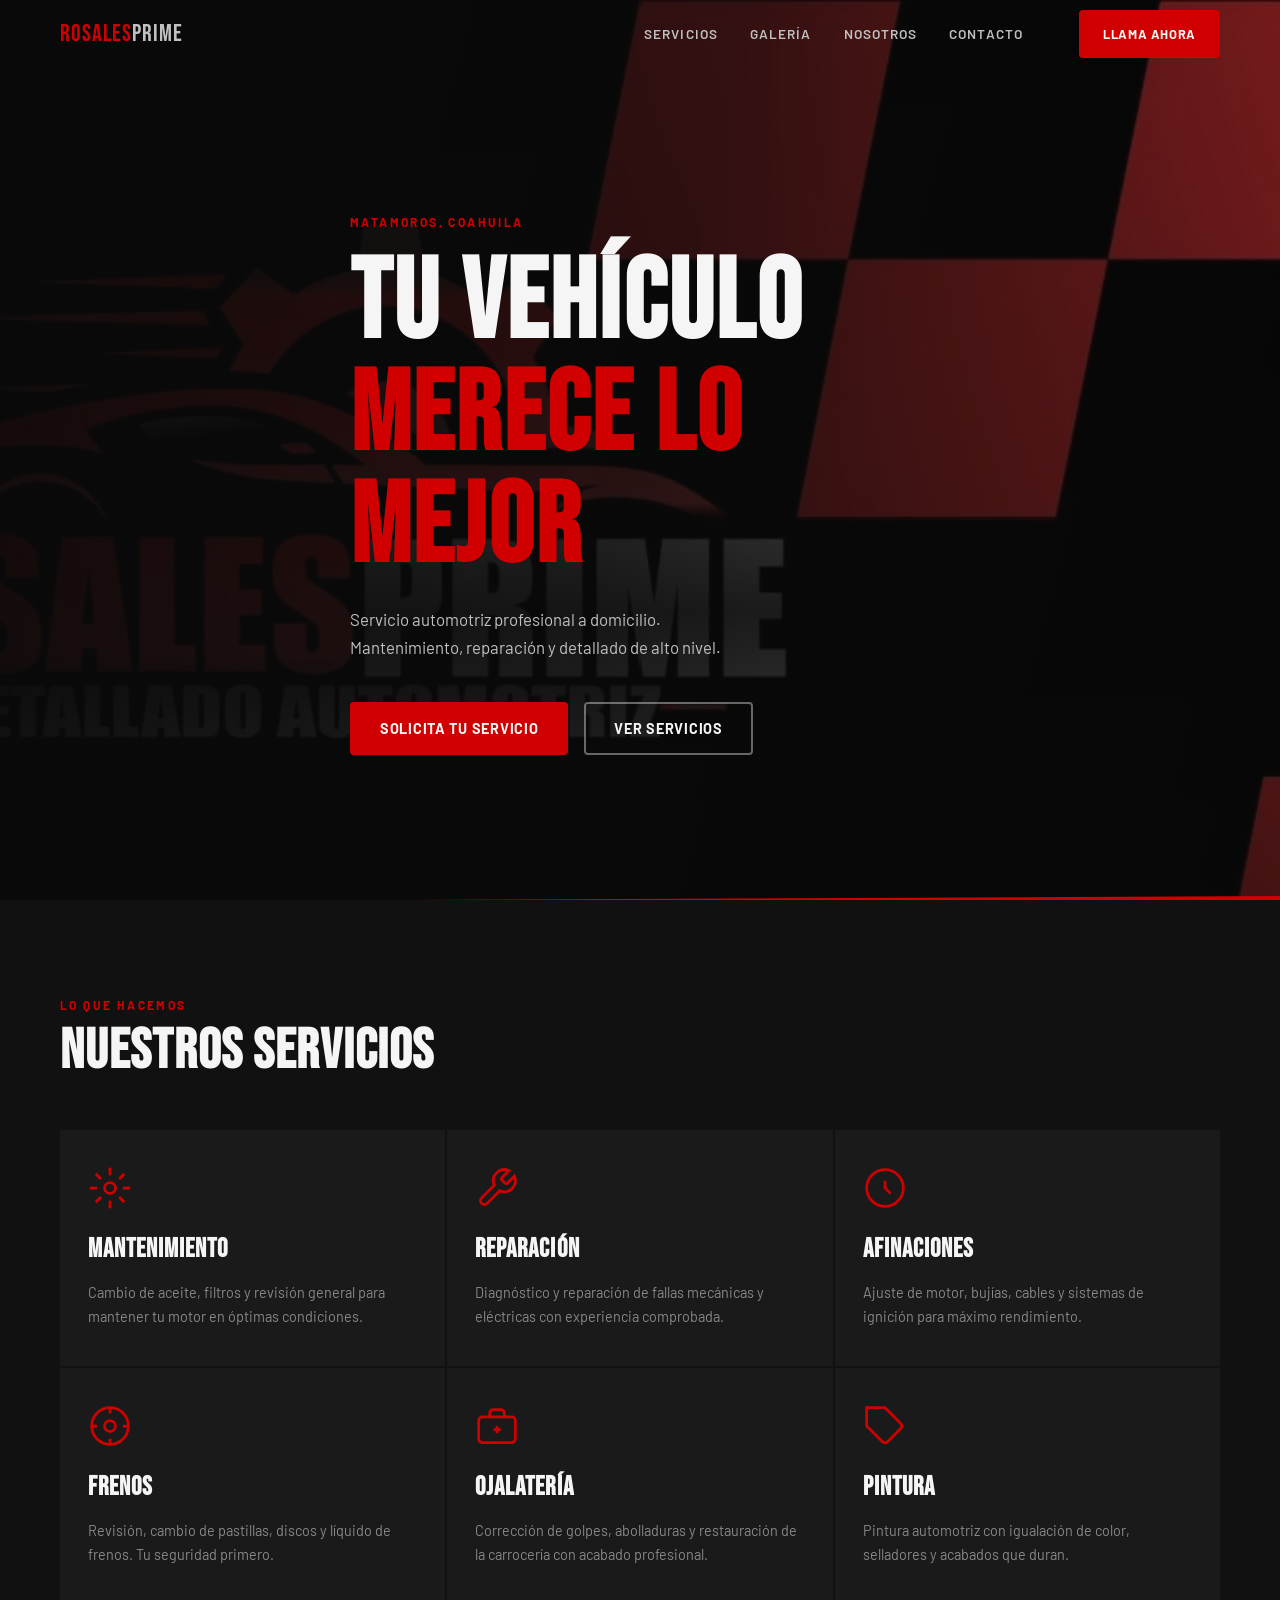
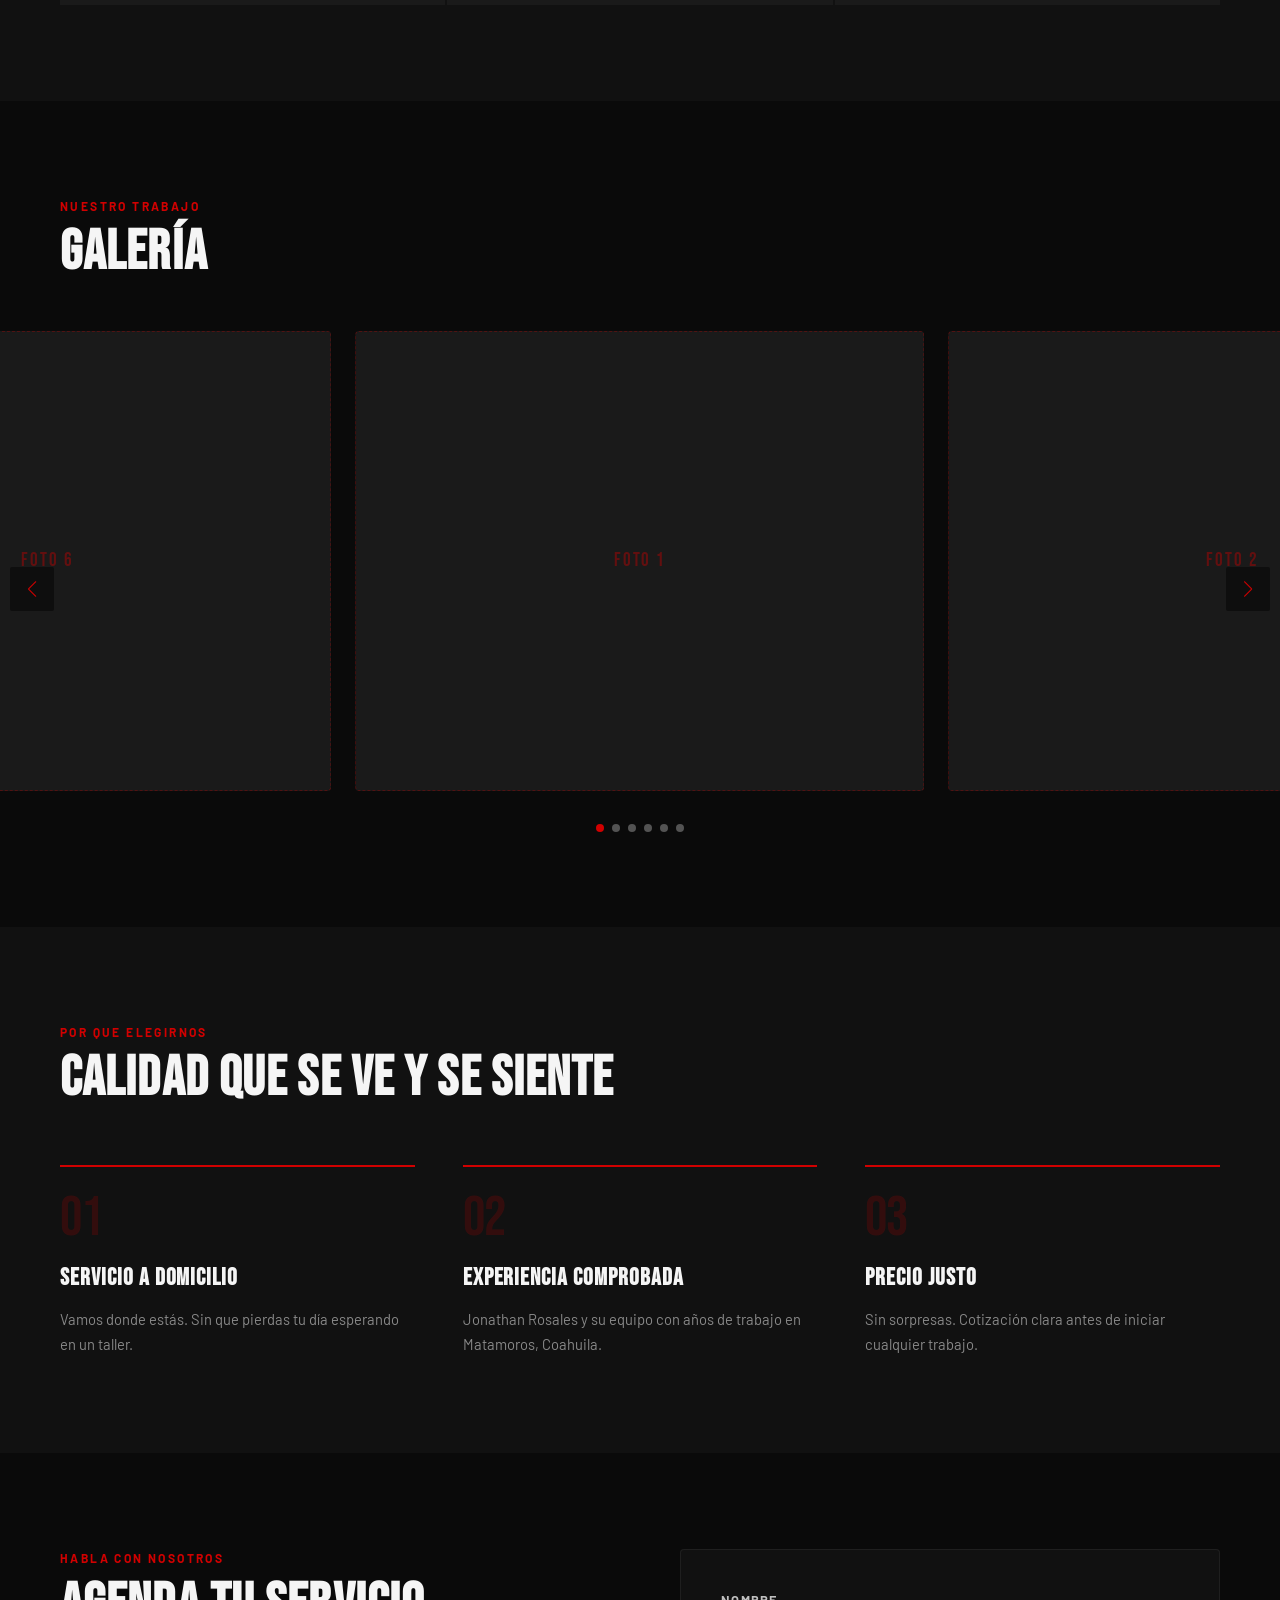
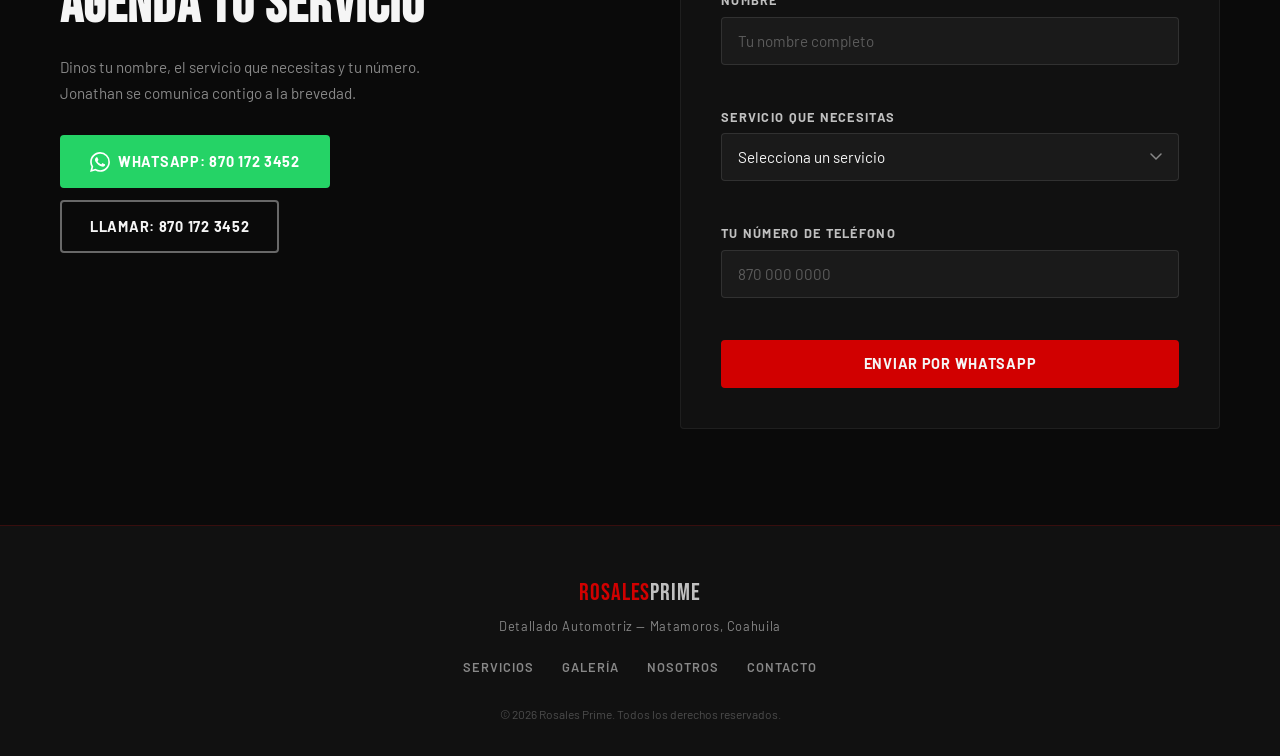
==== commit 2fe0eb4b: "Update fmt.Println message from 'Hello' to 'Goodbye'" ====
--- a/index.html
+++ b/index.html
@@ -38,9 +38,10 @@
   </header>
 
   <!-- ===== HERO ===== -->
+  <!-- ===== HERO ===== -->
   <section class="hero" id="inicio">
     <div class="hero__bg" id="hero-bg">
-      <img src="logo.jpg" alt="" aria-hidden="true" class="hero__bg-img" id="hero-parallax" />
+      <img src="[data-uri]" alt="" aria-hidden="true" class="hero__bg-img" id="hero-parallax" />
     </div>
     <div class="hero__overlay"></div>
     <div class="container hero__content">
@@ -54,7 +55,8 @@
     </div>
     <div class="hero__stripe"></div>
   </section>
-
+ 
+ 
   <!-- ===== SERVICIOS ===== -->
   <section class="section servicios" id="servicios">
     <div class="container">
--- a/styles.css
+++ b/styles.css
@@ -210,34 +210,32 @@
 /* Imagen de fondo con parallax */
 .hero__bg {
   position: absolute;
-  inset: 0;
+  top: 0; left: 0; right: 0;
+  bottom: -15%;          /* espacio extra para el movimiento parallax */
   z-index: 0;
-  will-change: transform;
+  overflow: hidden;
 }
 .hero__bg-img {
   width: 100%;
-  height: 115%;          /* margen extra para el desplazamiento parallax */
+  height: 100%;
   object-fit: cover;
   object-position: center center;
   display: block;
-  transform-origin: center top;
-  /* Empieza con transform en JS; sin JS se ve normal */
+  will-change: transform;
 }
 
 .hero__overlay {
   position: absolute;
   inset: 0;
   z-index: 1;
-  /* Degradado fuerte desde la izquierda para legibilidad del texto
-     + capa oscura general para que la imagen no compita con la tipografía */
   background:
     linear-gradient(105deg,
-      rgba(10,10,10,0.96) 0%,
-      rgba(10,10,10,0.80) 45%,
-      rgba(10,10,10,0.35) 100%),
+      rgba(10,10,10,0.95) 0%,
+      rgba(10,10,10,0.78) 50%,
+      rgba(10,10,10,0.30) 100%),
     linear-gradient(to bottom,
-      rgba(10,10,10,0.3) 0%,
-      rgba(10,10,10,0.6) 100%);
+      rgba(10,10,10,0.2) 0%,
+      rgba(10,10,10,0.65) 100%);
   pointer-events: none;
 }
 
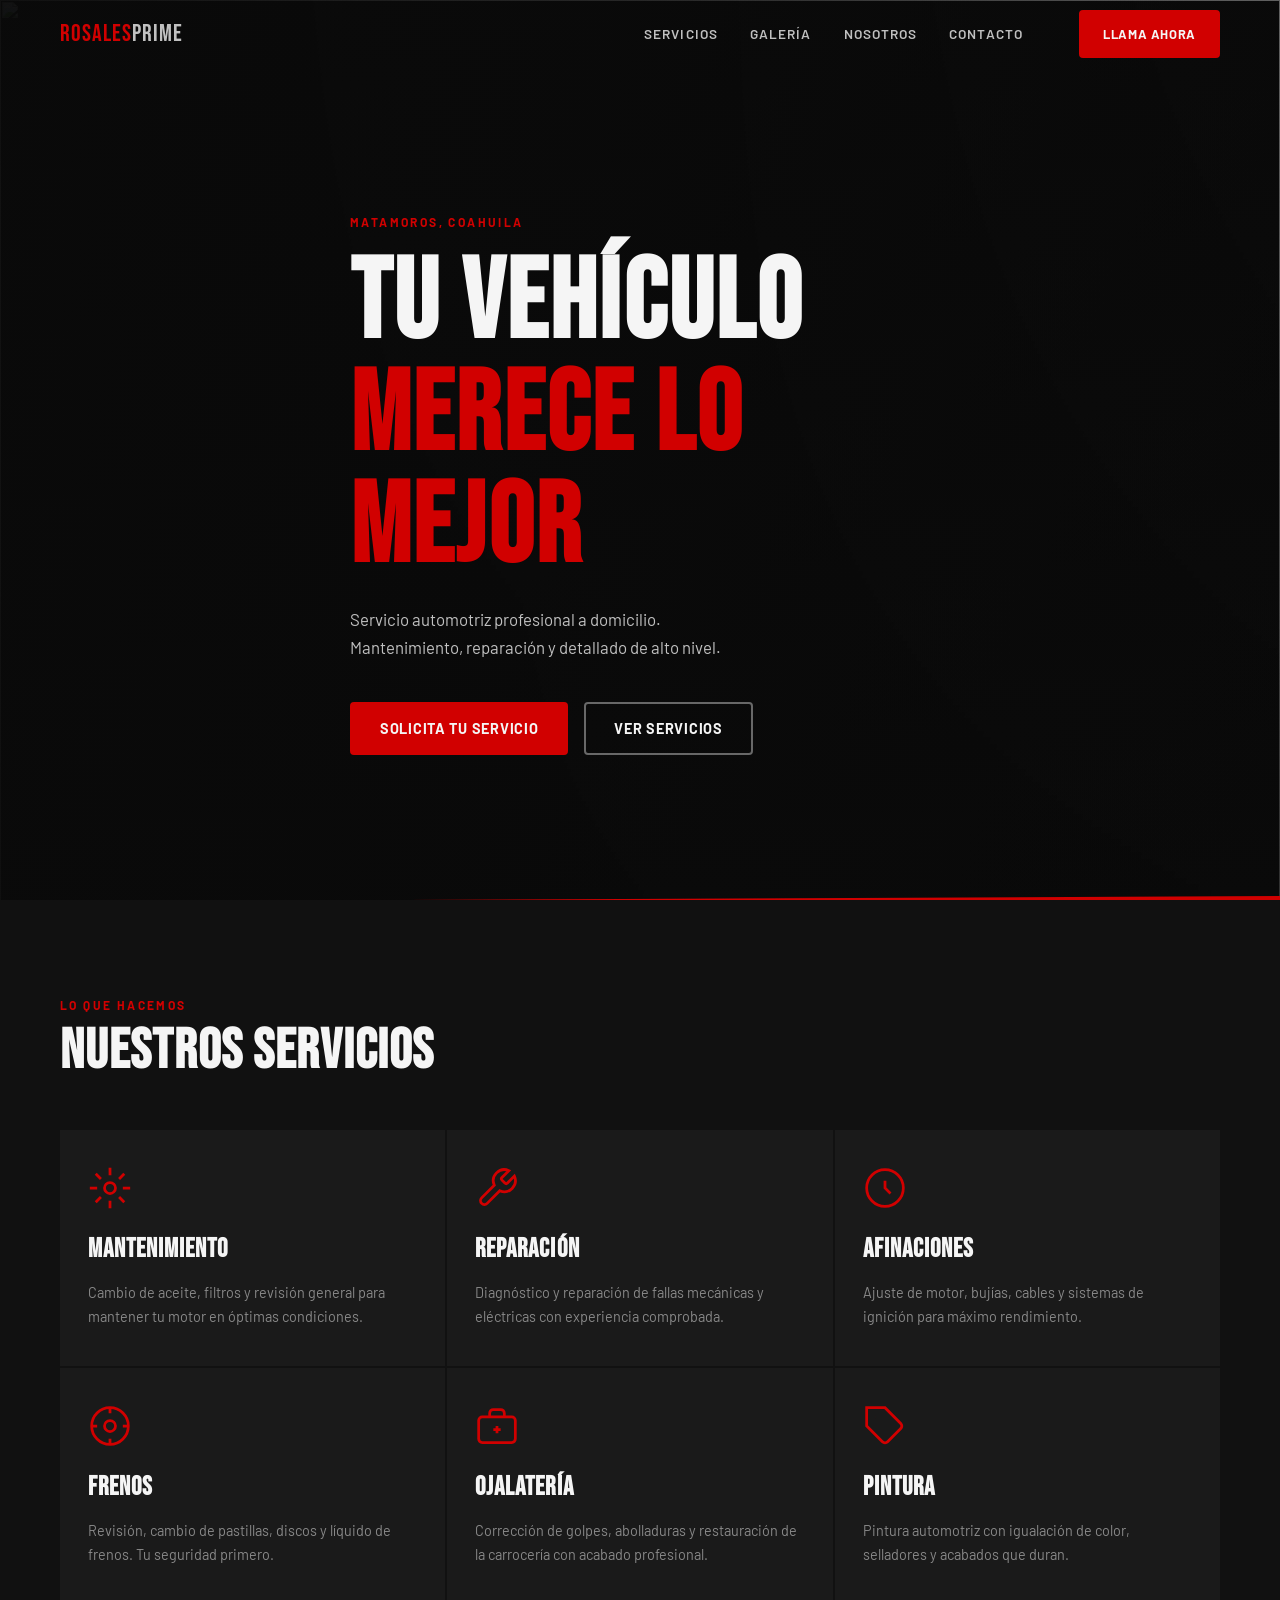
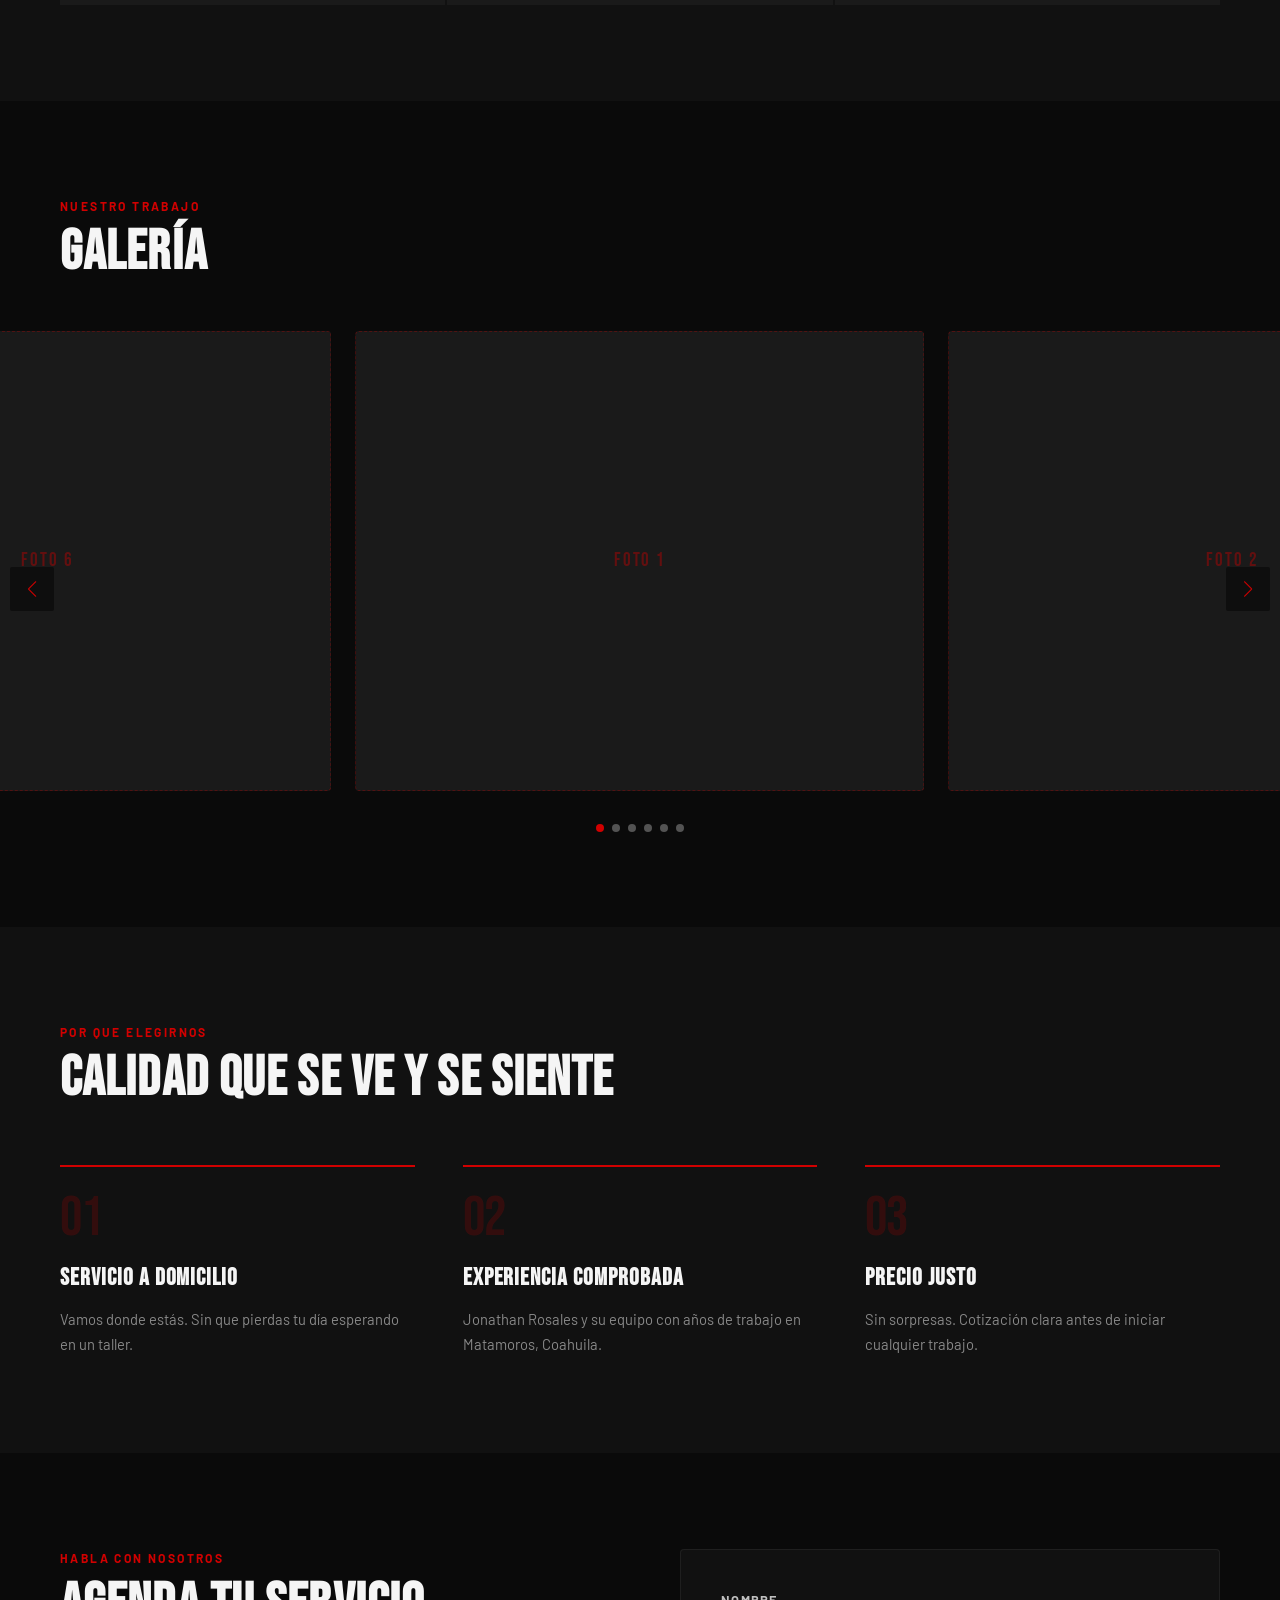
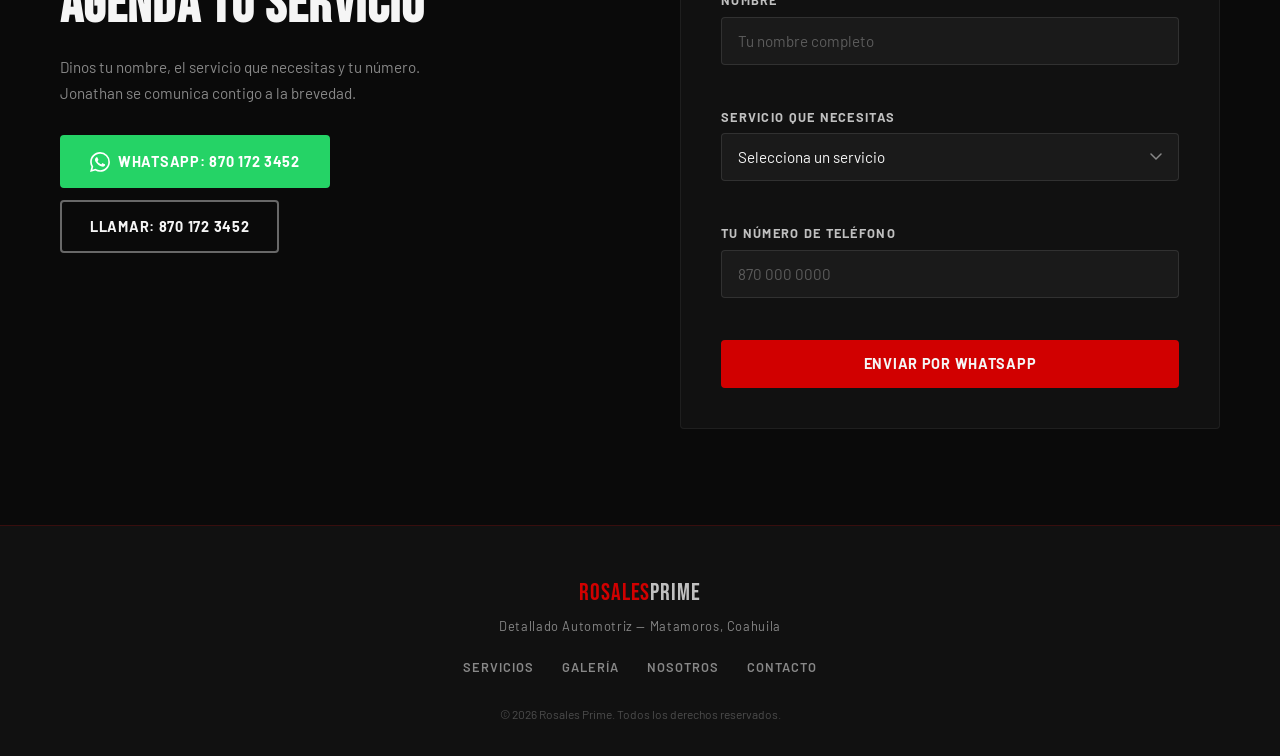
==== commit 83a7b5c8: "Update index.html" ====
--- a/index.html
+++ b/index.html
@@ -41,7 +41,7 @@
   <!-- ===== HERO ===== -->
   <section class="hero" id="inicio">
     <div class="hero__bg" id="hero-bg">
-      <img src="[data-uri]" alt="" aria-hidden="true" class="hero__bg-img" id="hero-parallax" />
+      <img src="logo.jpg" alt="" aria-hidden="true" class="hero__bg-img" id="hero-parallax" />
     </div>
     <div class="hero__overlay"></div>
     <div class="container hero__content">
--- a/styles.css
+++ b/styles.css
@@ -211,7 +211,7 @@
 .hero__bg {
   position: absolute;
   top: 0; left: 0; right: 0;
-  bottom: -15%;          /* espacio extra para el movimiento parallax */
+  bottom: -20%;
   z-index: 0;
   overflow: hidden;
 }
@@ -219,7 +219,7 @@
   width: 100%;
   height: 100%;
   object-fit: cover;
-  object-position: center center;
+  object-position: 30% center;
   display: block;
   will-change: transform;
 }
@@ -230,13 +230,31 @@
   z-index: 1;
   background:
     linear-gradient(105deg,
-      rgba(10,10,10,0.95) 0%,
-      rgba(10,10,10,0.78) 50%,
+      rgba(10,10,10,0.96) 0%,
+      rgba(10,10,10,0.80) 45%,
       rgba(10,10,10,0.30) 100%),
     linear-gradient(to bottom,
-      rgba(10,10,10,0.2) 0%,
-      rgba(10,10,10,0.65) 100%);
+      rgba(10,10,10,0.15) 0%,
+      rgba(10,10,10,0.70) 100%);
   pointer-events: none;
+}
+
+@media (max-width: 768px) {
+  .hero__bg { bottom: 0; }
+  .hero__bg-img {
+    object-position: 35% center;
+    will-change: auto;
+  }
+  .hero__overlay {
+    background:
+      linear-gradient(180deg,
+        rgba(10,10,10,0.60) 0%,
+        rgba(10,10,10,0.85) 50%,
+        rgba(10,10,10,0.95) 100%),
+      linear-gradient(to right,
+        rgba(10,10,10,0.70) 0%,
+        rgba(10,10,10,0.20) 100%);
+  }
 }
 
 .hero__content {
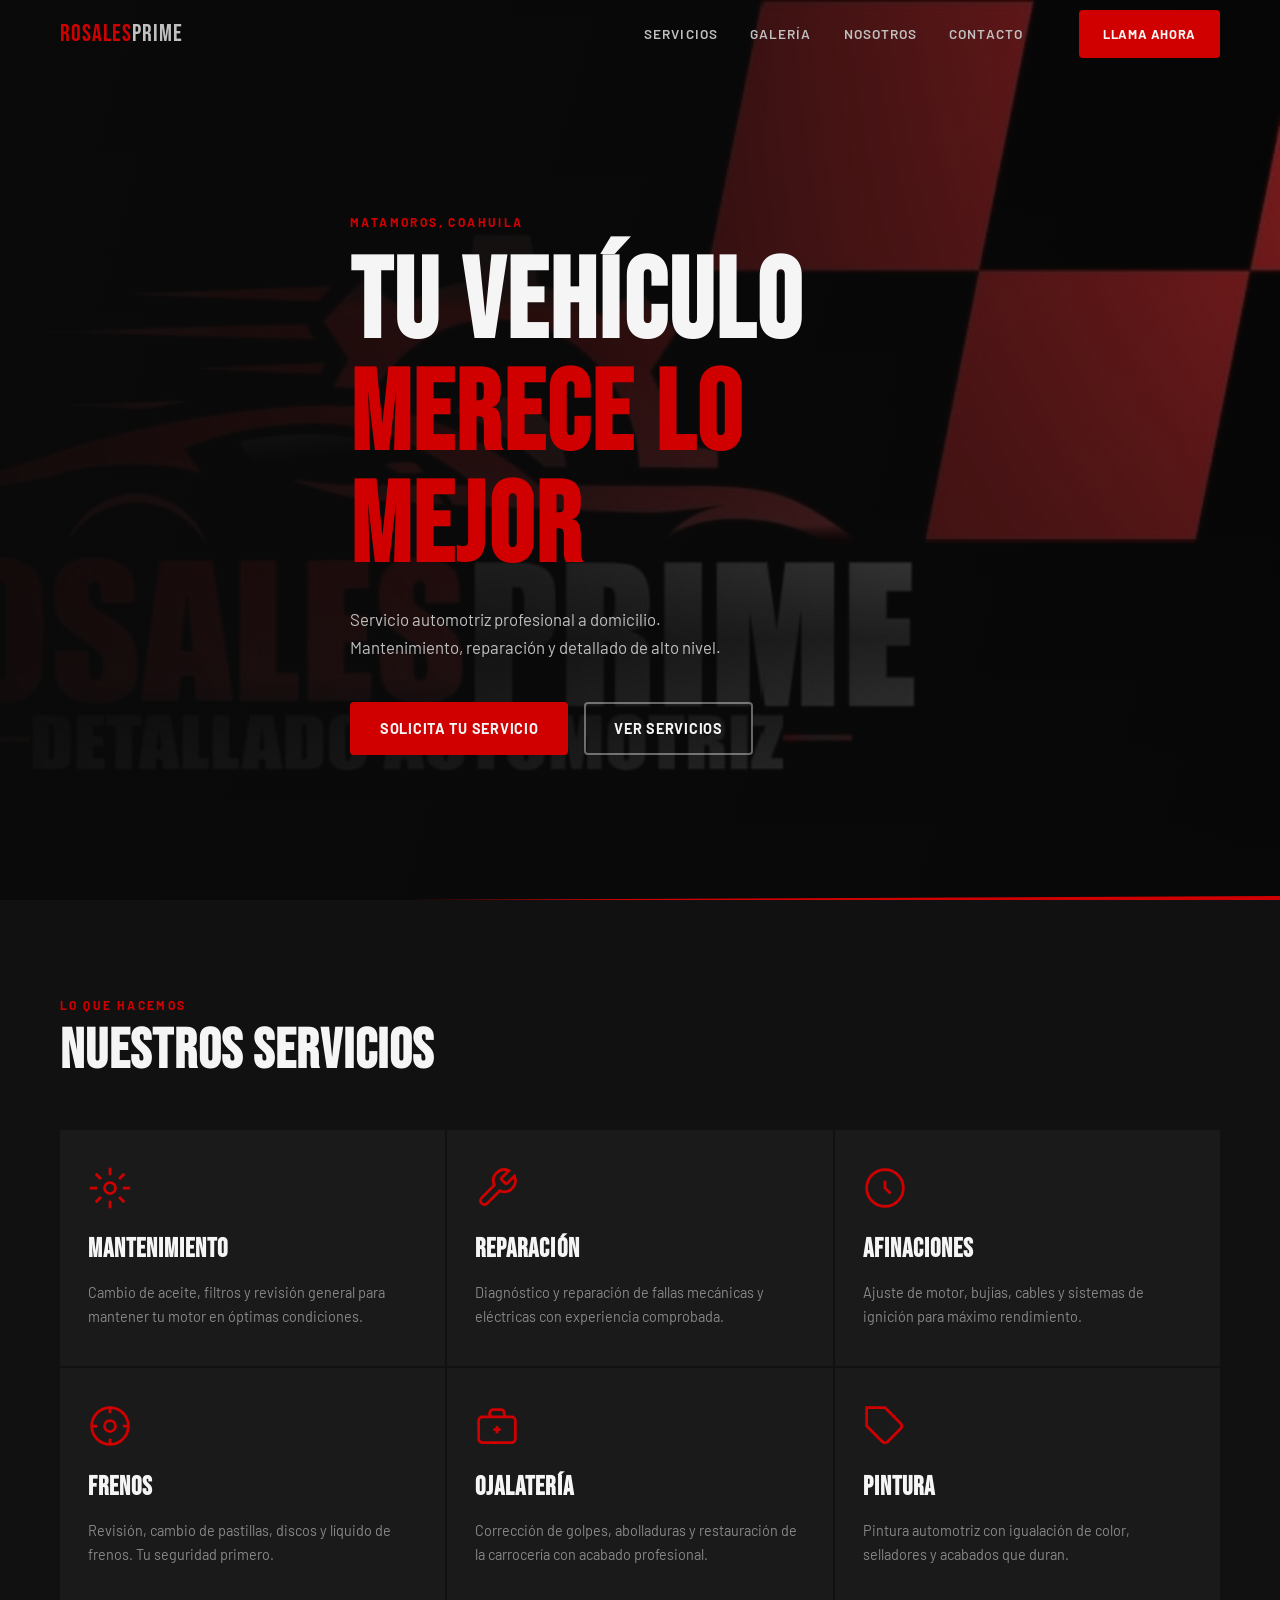
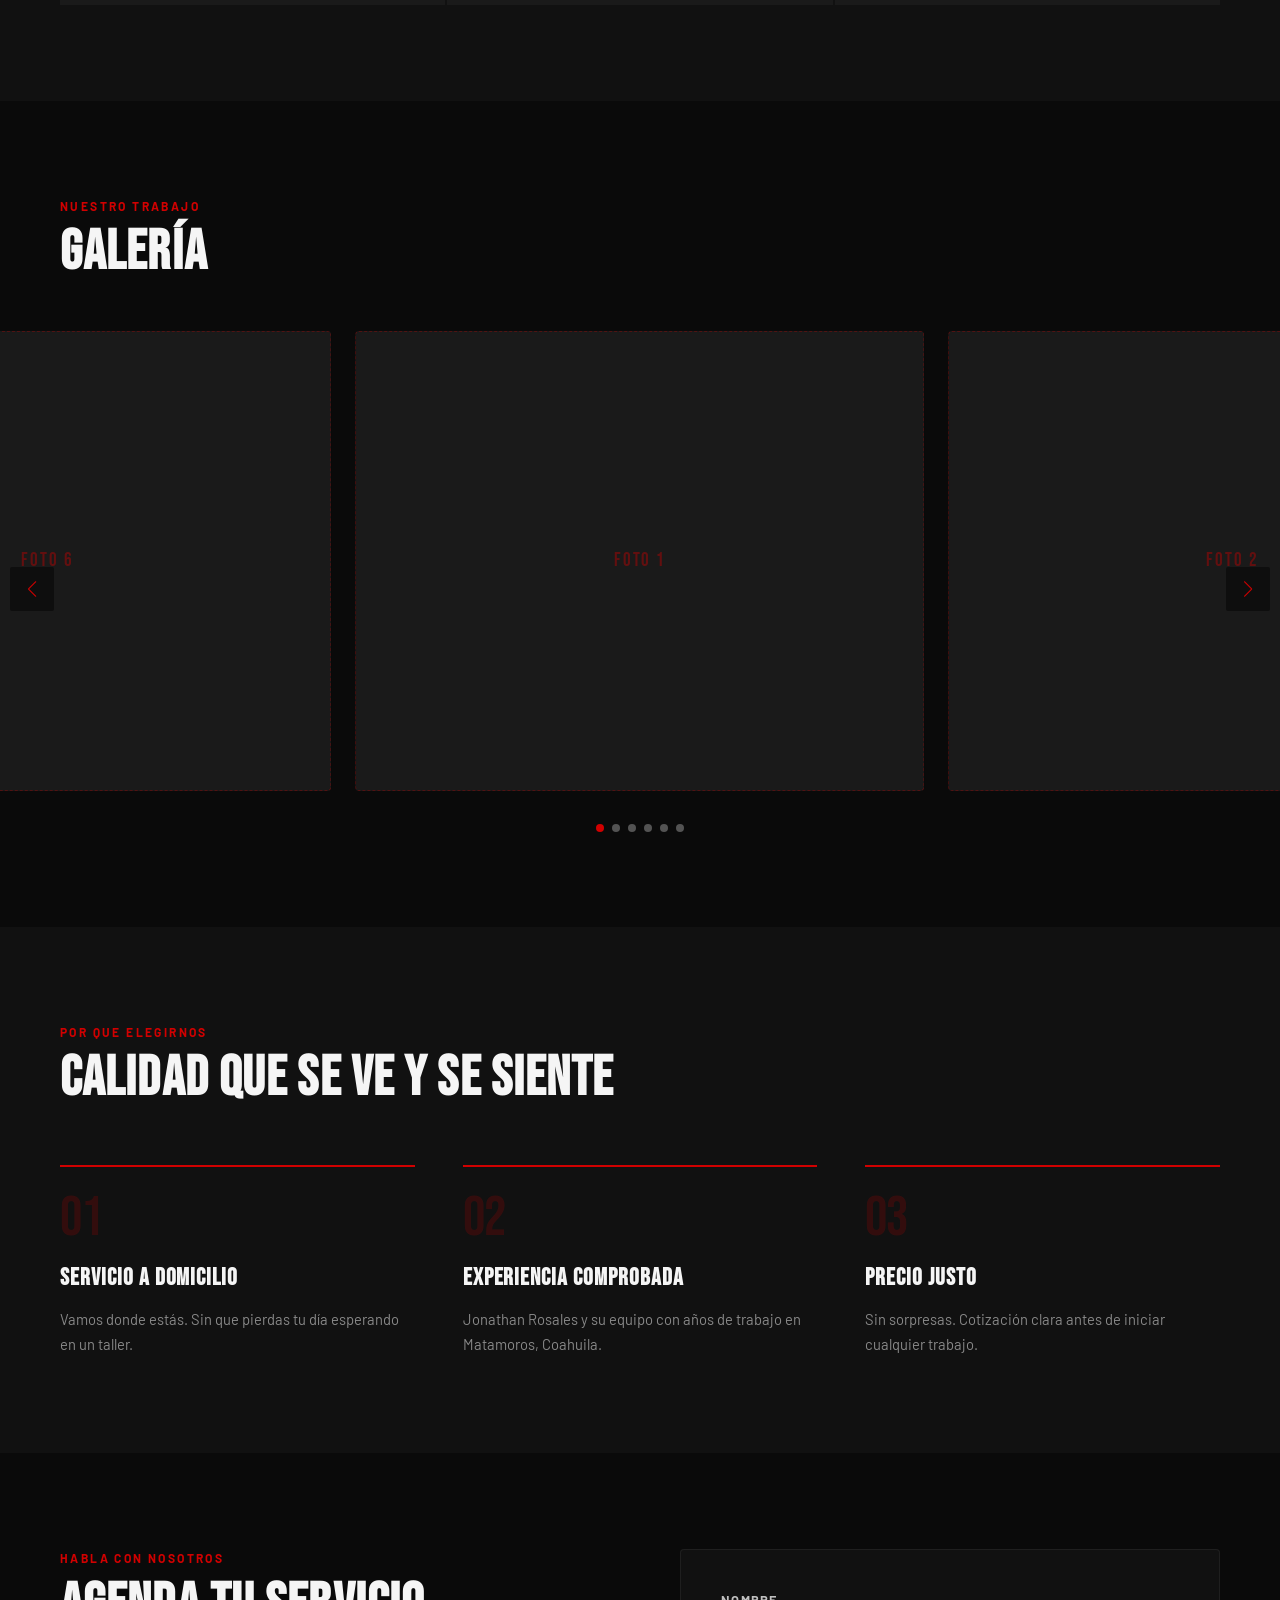
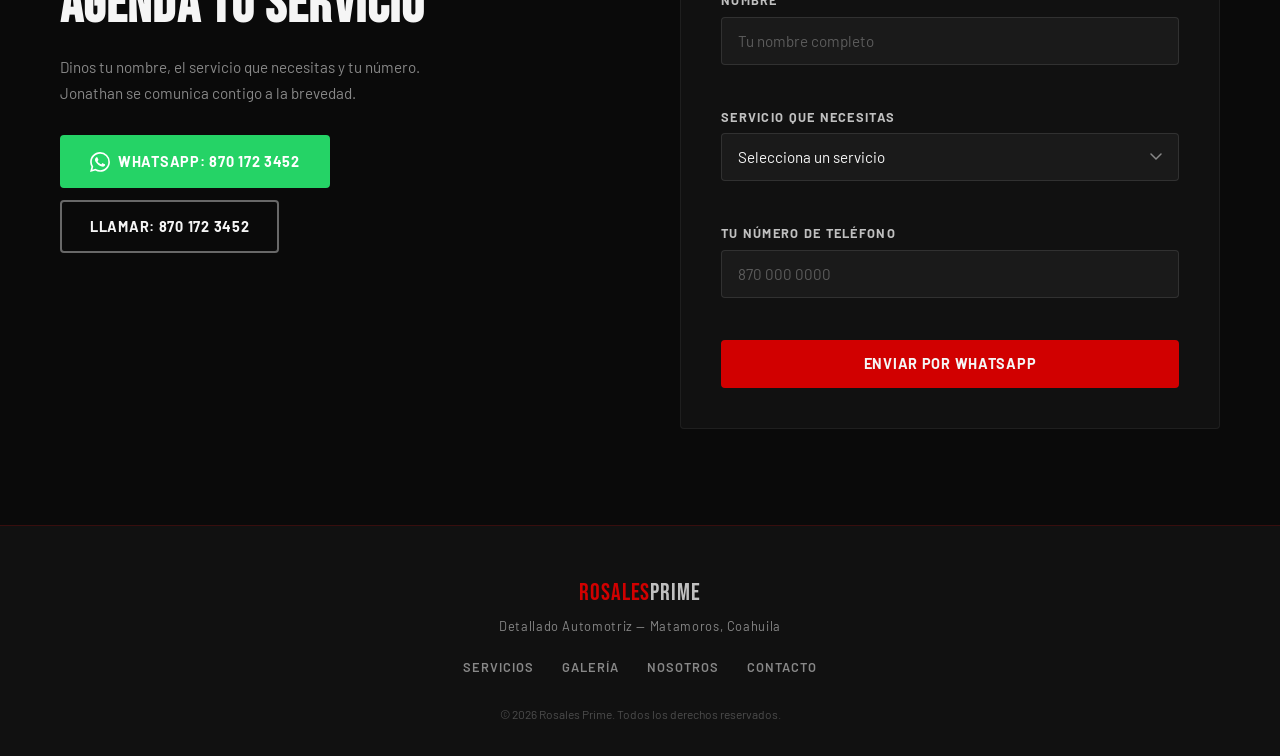
==== commit 4465abf1: "Update index.html" ====
--- a/index.html
+++ b/index.html
@@ -41,7 +41,7 @@
   <!-- ===== HERO ===== -->
   <section class="hero" id="inicio">
     <div class="hero__bg" id="hero-bg">
-      <img src="logo.jpg" alt="" aria-hidden="true" class="hero__bg-img" id="hero-parallax" />
+      <img src="fotos/logo.jpg" alt="" aria-hidden="true" class="hero__bg-img" id="hero-parallax" />
     </div>
     <div class="hero__overlay"></div>
     <div class="container hero__content">
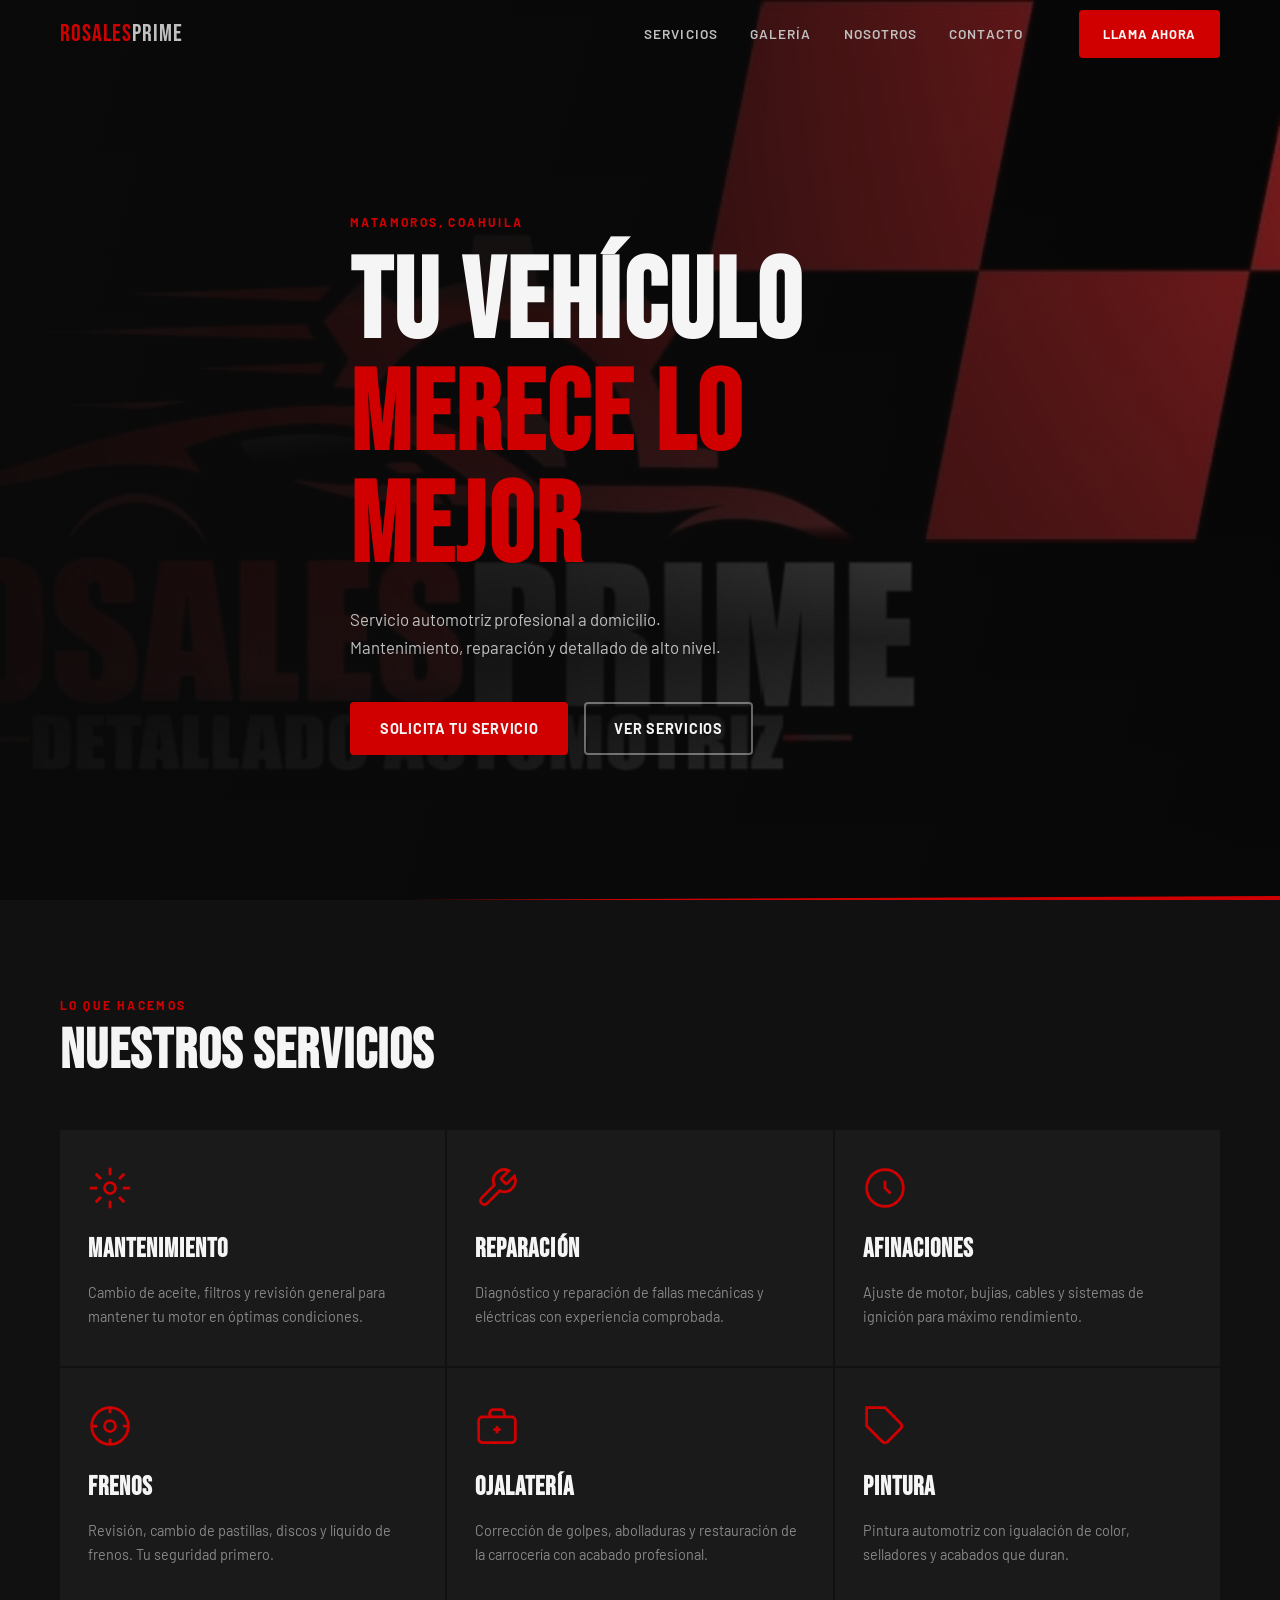
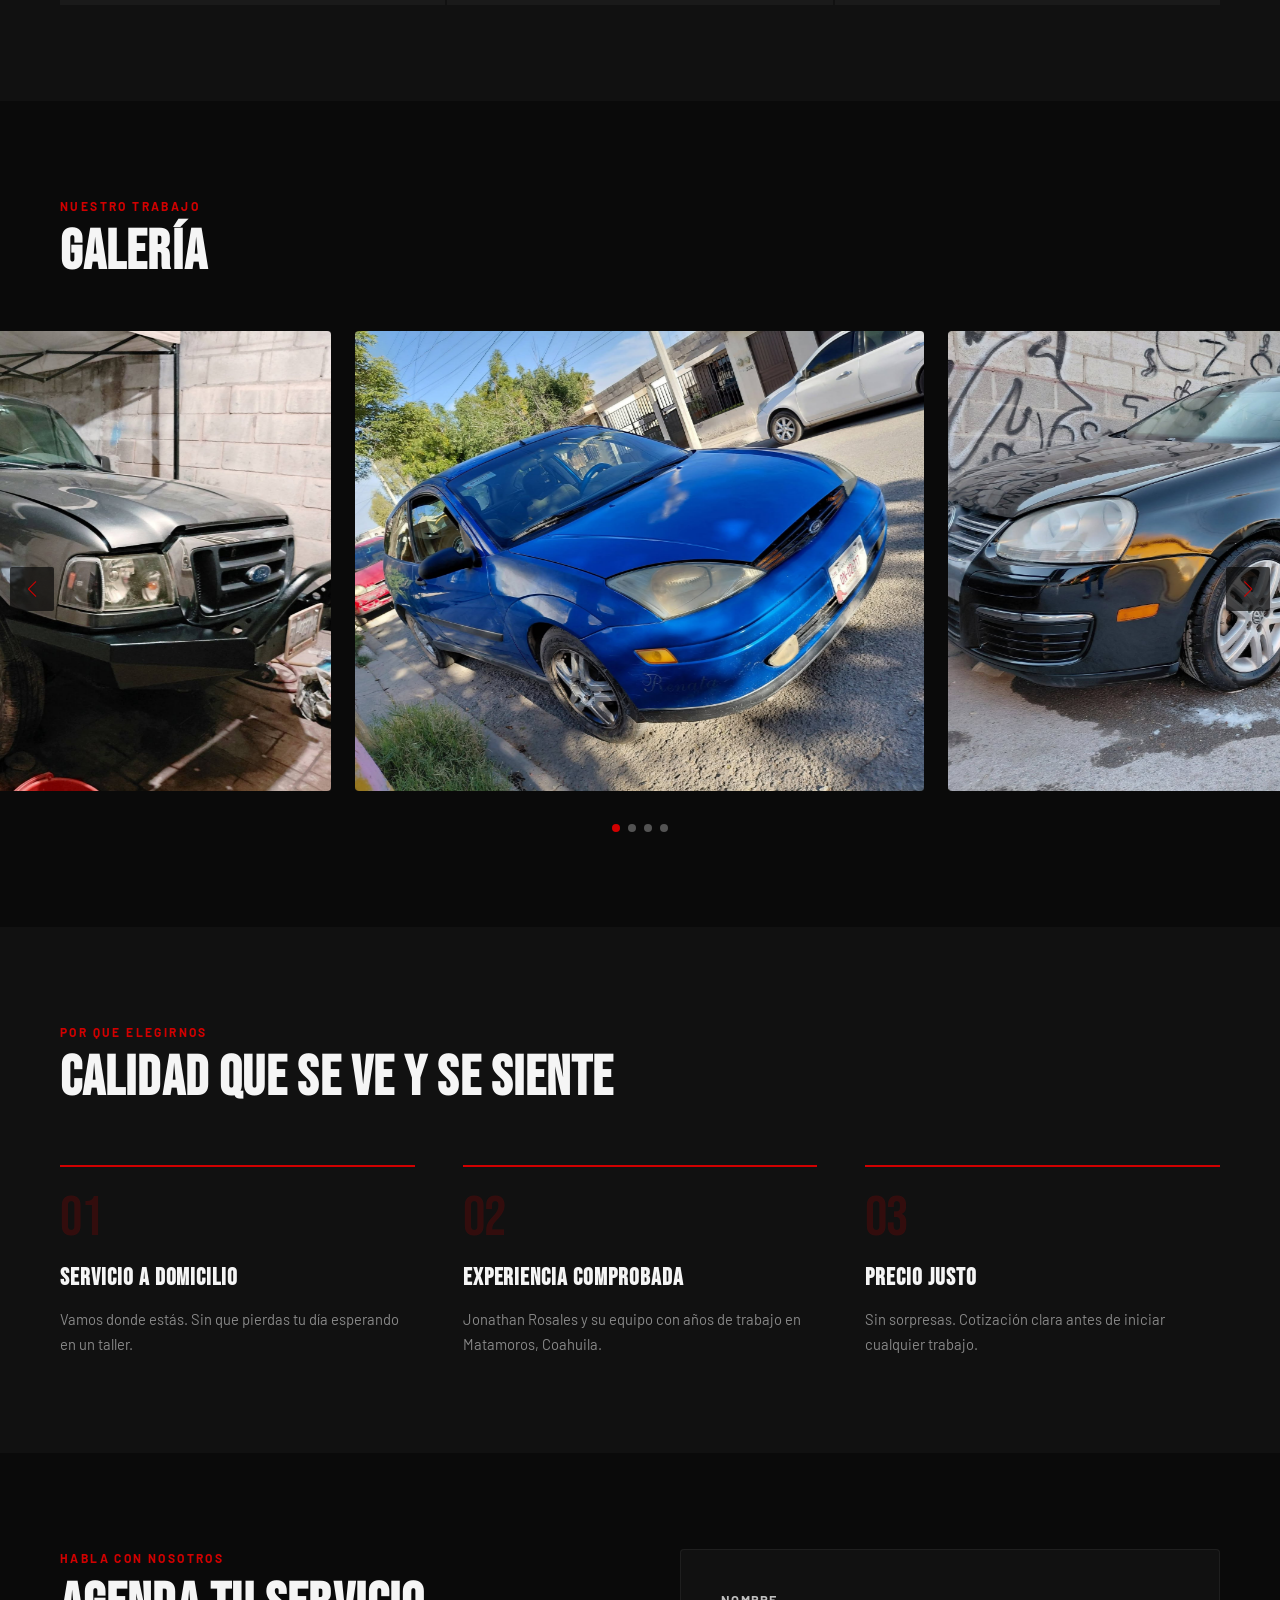
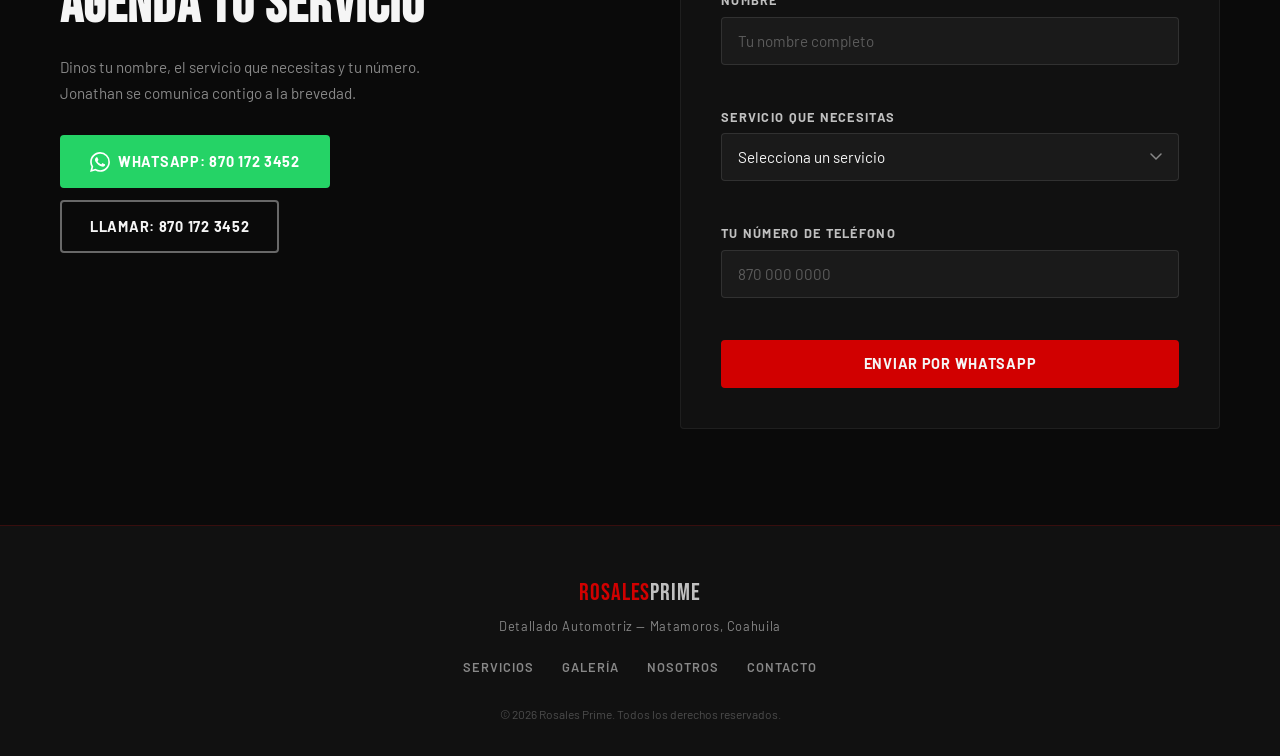
==== commit 41fa9269: "Update image placeholders to actual images in gallery Replaced placeholder images with actual images" ====
--- a/index.html
+++ b/index.html
@@ -10,6 +10,7 @@
   <link rel="preconnect" href="https://fonts.googleapis.com" />
   <link rel="preconnect" href="https://fonts.gstatic.com" crossorigin />
   <link href="https://fonts.googleapis.com/css2?family=Bebas+Neue&family=Barlow:wght@400;500;600;700&display=swap" rel="stylesheet" />
+  <link rel="shortcut icon" href="fotos/logo1.webp" type="image/x-icon">
 
   <!-- Swiper.js -->
   <link rel="stylesheet" href="https://cdn.jsdelivr.net/npm/swiper@11/swiper-bundle.min.css" />
@@ -148,12 +149,18 @@
           </div>
           Crea una carpeta /fotos/ junto a index.html y coloca ahi tus imagenes.
         -->
-        <div class="swiper-slide galeria__placeholder"><span>Foto 1</span></div>
-        <div class="swiper-slide galeria__placeholder"><span>Foto 2</span></div>
-        <div class="swiper-slide galeria__placeholder"><span>Foto 3</span></div>
-        <div class="swiper-slide galeria__placeholder"><span>Foto 4</span></div>
-        <div class="swiper-slide galeria__placeholder"><span>Foto 5</span></div>
-        <div class="swiper-slide galeria__placeholder"><span>Foto 6</span></div>
+          <div class="swiper-slide">
+            <img src="fotos/4.webp" alt="Descripcion del trabajo" loading="lazy" />
+          </div>
+          <div class="swiper-slide">
+            <img src="fotos/3.webp" alt="Descripcion del trabajo" loading="lazy" />
+          </div>
+        <div class="swiper-slide">
+            <img src="fotos/2.webp" alt="Descripcion del trabajo" loading="lazy" />
+          </div>
+         <div class="swiper-slide">
+            <img src="fotos/1.webp" alt="" loading="lazy" />
+          </div>
       </div>
       <div class="swiper-pagination"></div>
       <div class="swiper-button-prev"></div>
